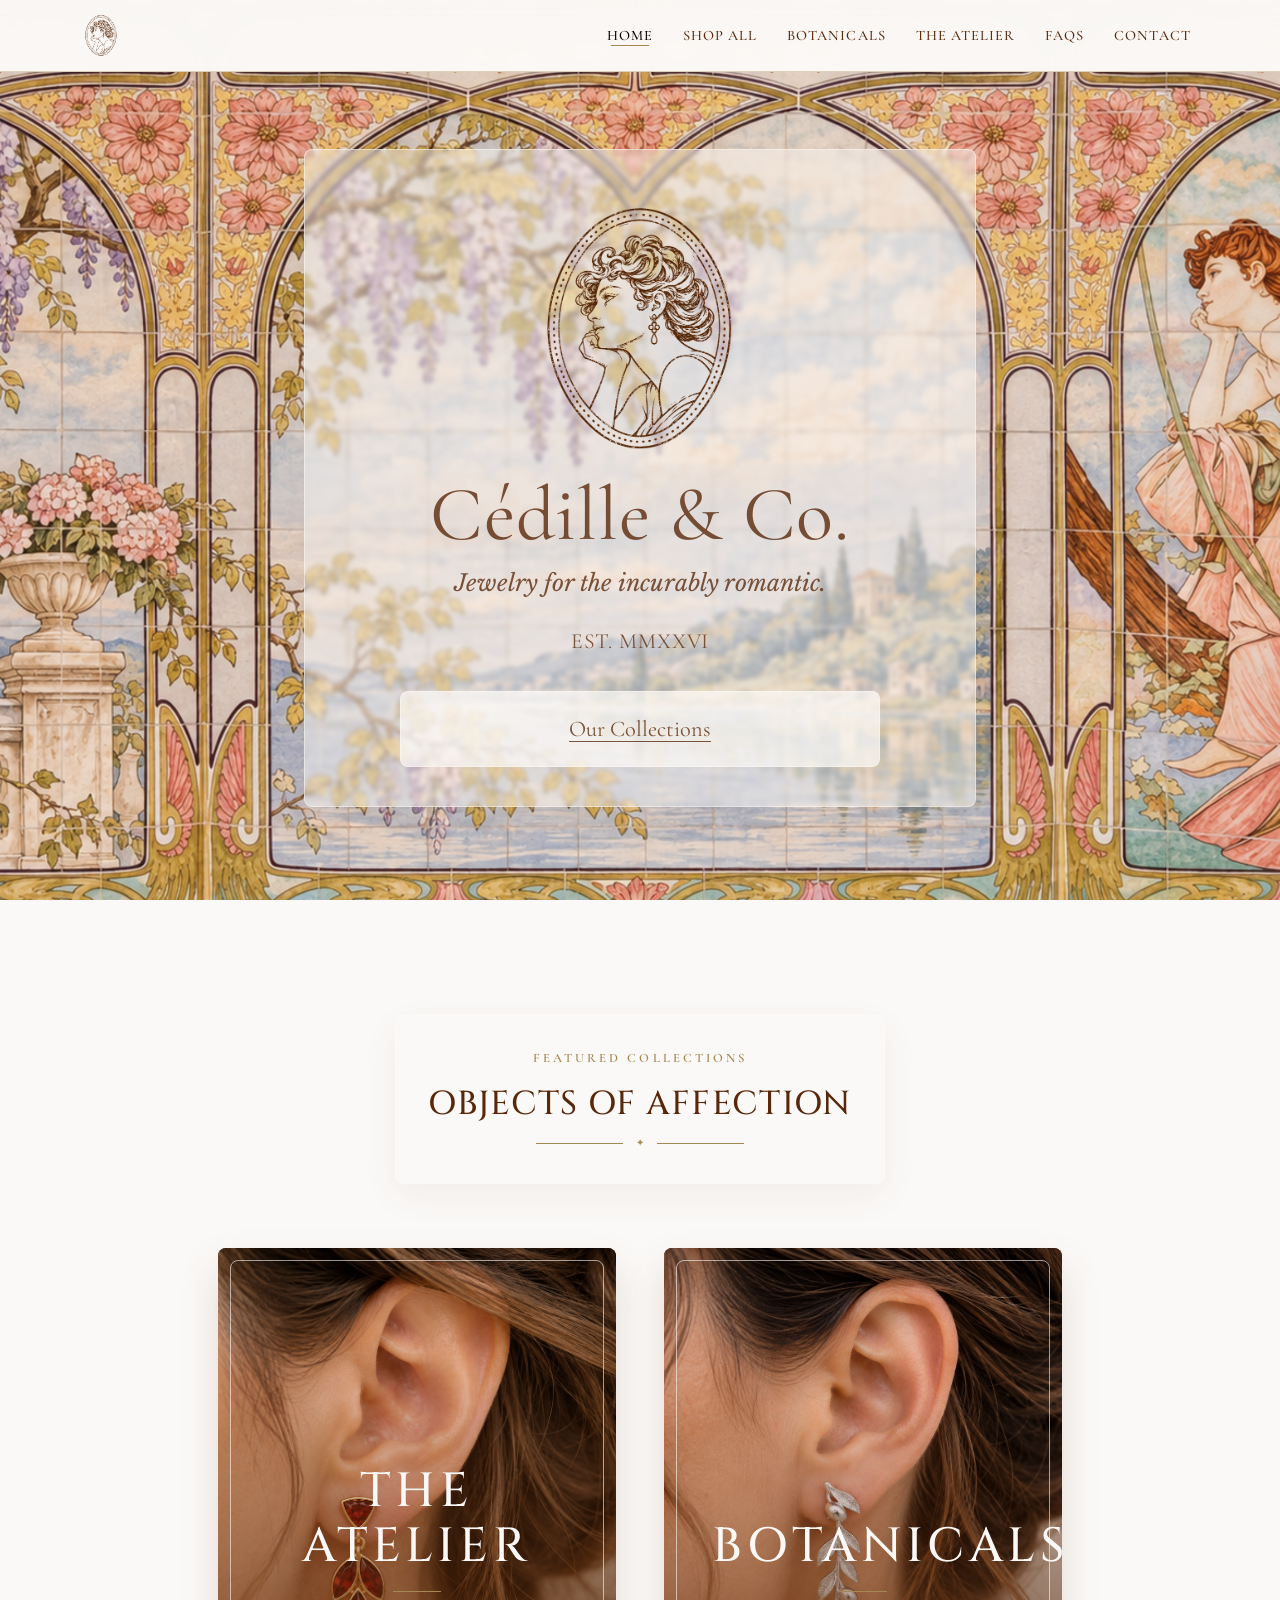
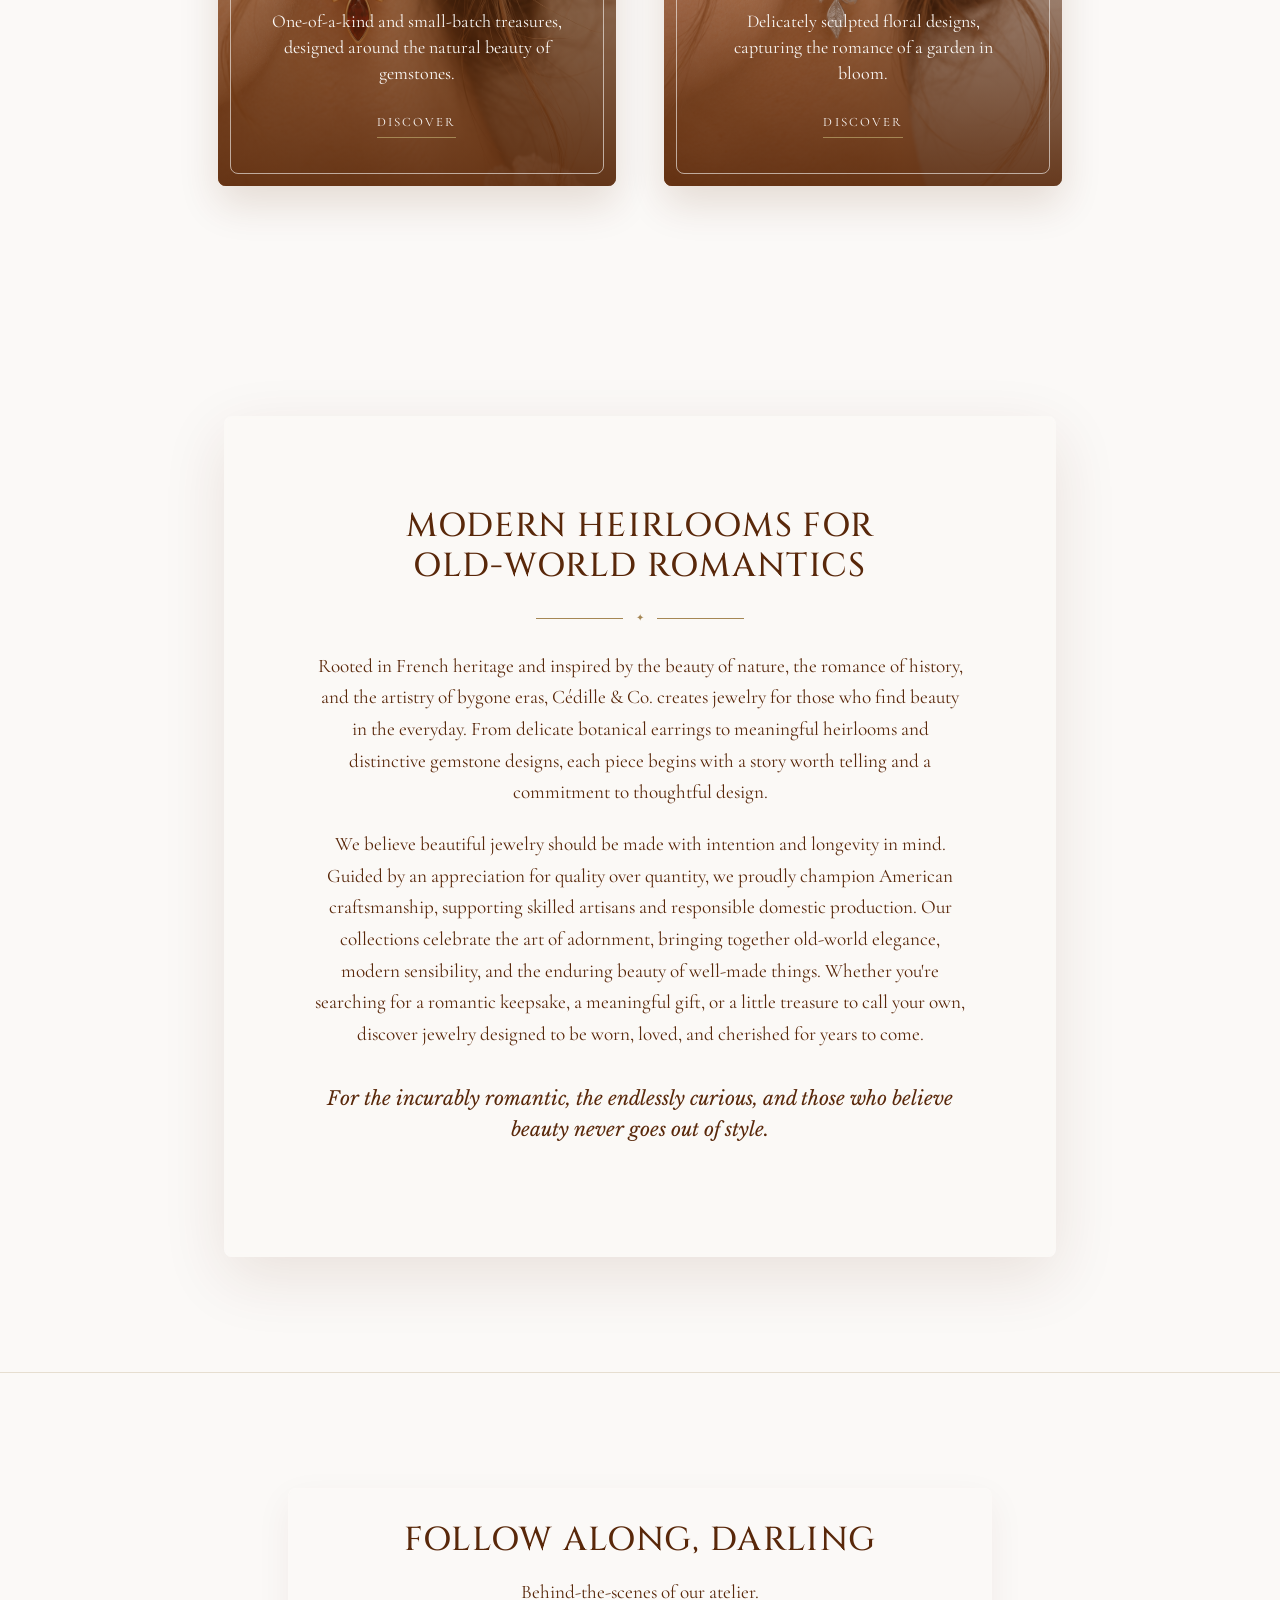
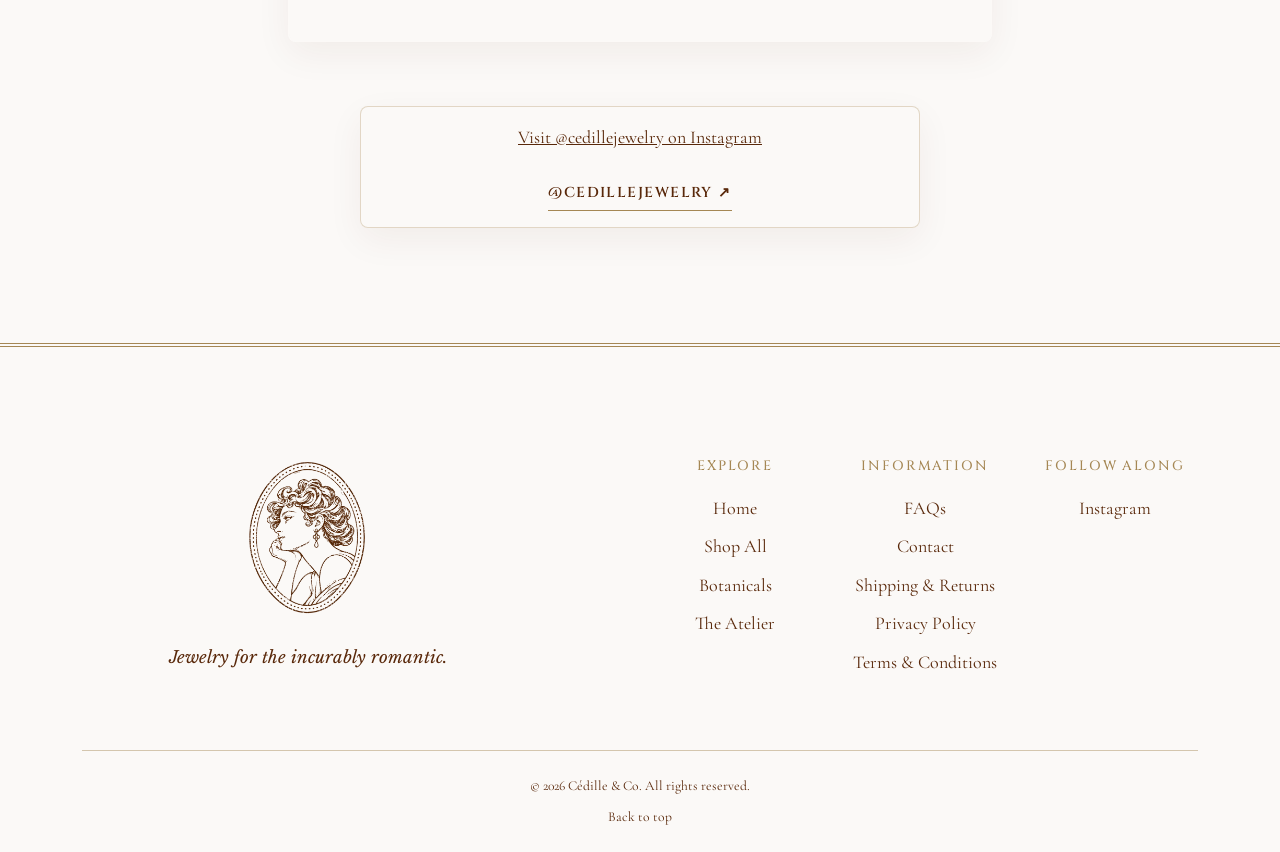
==== index.html @ 7e9e091c "Initalized index.html" ====
<!doctype html>
<html lang="en">
<head>
  <meta charset="utf-8">
  <meta name="viewport" content="width=device-width, initial-scale=1">
  <meta name="description" content="Cédille &amp; Co. creates romantic jewelry inspired by nature, history, and stories past.">
  <meta name="theme-color" content="#59280A">
  <title>Cédille &amp; Co. | Jewelry for the incurably romantic</title>
  <link rel="icon" type="image/png" href="assets/Cedille%20and%20Co%20Favicon.png">
  <link rel="preconnect" href="https://fonts.googleapis.com">
  <link rel="preconnect" href="https://fonts.gstatic.com" crossorigin>
  <link href="https://fonts.googleapis.com/css2?family=Cinzel:wght@400;500;600&amp;family=Cormorant+Garamond:ital,wght@0,400;0,500;0,600;1,400&amp;family=Libre+Baskerville:ital,wght@0,400;1,400&amp;display=swap" rel="stylesheet">
  <link href="https://cdn.jsdelivr.net/npm/bootstrap@5.3.3/dist/css/bootstrap.min.css" rel="stylesheet" integrity="sha384-QWTKZyjpPEjISv5WaRU9OFeRpok6YctnYmDr5pNlyT2bRjXh0JMhjY6hW+ALEwIH" crossorigin="anonymous">
  <link rel="stylesheet" href="css/style.css">
</head>
<body>
  <a class="skip-link" href="#main-content">Skip to main content</a>
  <header class="site-header">
    <nav class="navbar navbar-expand-lg" aria-label="Primary navigation">
      <div class="container-xl">
        <a class="navbar-brand" href="#top" aria-label="Cédille and Co. home">
          <span class="navbar-logo-crop" aria-hidden="true">
            <img src="assets/Cedille%20and%20Co%20Primary%20Web%20logo.png" alt="" width="1080" height="1350">
          </span>
        </a>
        <button class="navbar-toggler" type="button" data-bs-toggle="collapse" data-bs-target="#primaryNav" aria-controls="primaryNav" aria-expanded="false" aria-label="Toggle navigation"><span class="navbar-toggler-icon"></span></button>
        <div class="collapse navbar-collapse" id="primaryNav">
          <ul class="navbar-nav ms-auto align-items-lg-center">
            <li class="nav-item"><a class="nav-link active" aria-current="page" href="#top">Home</a></li>
            <li class="nav-item"><a class="nav-link placeholder-link" href="#">Shop All</a></li>
            <li class="nav-item"><a class="nav-link placeholder-link" href="#">Botanicals</a></li>
            <li class="nav-item"><a class="nav-link placeholder-link" href="#">The Atelier</a></li>
            <li class="nav-item"><a class="nav-link placeholder-link" href="#">FAQs</a></li>
            <li class="nav-item"><a class="nav-link placeholder-link" href="#">Contact</a></li>
          </ul>
        </div>
      </div>
    </nav>
  </header>

  <main id="main-content">
    <section class="hero" id="top" aria-labelledby="hero-title">
      <div class="hero-content">
        <div class="hero-emblem" aria-hidden="true">
          <img class="hero-figure" src="assets/Cedille%20and%20Co%20Primary%20Web%20logo.png" alt="" width="1080" height="1350">
        </div>
        <h1 id="hero-title">Cédille &amp; Co.</h1>
        <p class="hero-tagline">Jewelry for the incurably romantic.</p>
        <p class="hero-established">Est. MMXXVI</p>
        <a class="hero-cta" href="#collections">Our Collections</a>
      </div>
    </section>

    <section class="collections-section section-shell" id="collections" aria-labelledby="collections-title">
      <div class="container-xl">
        <div class="section-heading text-center">
          <p class="eyebrow">Featured Collections</p>
          <h2 id="collections-title">Objects of Affection</h2>
          <div class="ornament" aria-hidden="true"><span>✦</span></div>
        </div>
        <div class="row g-4 g-xl-5 collection-grid">
          <div class="col-lg-6">
            <article class="collection-card" tabindex="0" aria-labelledby="atelier-title">
              <img src="assets/Garnet%20Leaf%20Earring%20Close-Up.png" alt="Close-up of a garnet leaf earring" width="1312" height="1199">
              <div class="collection-overlay">
                <h3 id="atelier-title">The Atelier</h3>
                <span class="gold-rule" aria-hidden="true"></span>
                <p>One-of-a-kind and small-batch treasures, designed around the natural beauty of gemstones.</p>
                <span class="future-link">Discover</span>
              </div>
            </article>
          </div>
          <div class="col-lg-6">
            <article class="collection-card" tabindex="0" aria-labelledby="botanicals-title">
              <img src="assets/Olea%20homepage%20photo.png" alt="Olea botanical jewelry design" width="1199" height="1312" loading="lazy">
              <div class="collection-overlay">
                <h3 id="botanicals-title">Botanicals</h3>
                <span class="gold-rule" aria-hidden="true"></span>
                <p>Delicately sculpted floral designs, capturing the romance of a garden in bloom.</p>
                <span class="future-link">Discover</span>
              </div>
            </article>
          </div>
        </div>
      </div>
    </section>

    <section class="story-section section-shell" aria-labelledby="story-title">
      <div class="story-panel">
        <h2 id="story-title">Modern Heirlooms for Old-World Romantics</h2>
        <div class="ornament" aria-hidden="true"><span>✦</span></div>
        <p>Rooted in French heritage and inspired by the beauty of nature, the romance of history, and the artistry of bygone eras, Cédille & Co. creates jewelry for those who find beauty in the everyday. From delicate botanical earrings to meaningful heirlooms and distinctive gemstone designs, each piece begins with a story worth telling and a commitment to thoughtful design.</p>
        <p>We believe beautiful jewelry should be made with intention and longevity in mind. Guided by an appreciation for quality over quantity, we proudly champion American craftsmanship, supporting skilled artisans and responsible domestic production. Our collections celebrate the art of adornment, bringing together old-world elegance, modern sensibility, and the enduring beauty of well-made things. Whether you're searching for a romantic keepsake, a meaningful gift, or a little treasure to call your own, discover jewelry designed to be worn, loved, and cherished for years to come.</p>
        <p class="story-close">For the incurably romantic, the endlessly curious, and those who believe beauty never goes out of style.

</p>
      </div>
    </section>

    <section class="instagram-section section-shell" aria-labelledby="instagram-title">
      <div class="container">
        <div class="section-heading text-center">
          <h2 id="instagram-title">Follow Along, Darling</h2>
          <p>Behind-the-scenes of our atelier.</p>
        </div>
        <div class="instagram-frame">
          <blockquote class="instagram-media" data-instgrm-permalink="https://www.instagram.com/cedillejewelry/" data-instgrm-version="14"><a href="https://www.instagram.com/cedillejewelry/" target="_blank" rel="noopener noreferrer">Visit @cedillejewelry on Instagram</a></blockquote>
          <a class="instagram-fallback" href="https://www.instagram.com/cedillejewelry/" target="_blank" rel="noopener noreferrer">@cedillejewelry <span aria-hidden="true">↗</span></a>
        </div>
      </div>
    </section>
  </main>

  <footer class="site-footer">
    <div class="container-xl">
      <div class="row gy-5 align-items-start">
        <div class="col-lg-5 footer-brand">
          <img src="assets/Cedille%20and%20Co%20Primary%20Web%20logo.png" alt="Cédille and Co." width="1080" height="1350" loading="lazy">
          <p>Jewelry for the incurably romantic.</p>
        </div>
        <div class="col-6 col-lg-2 offset-lg-1"><h2>Explore</h2><ul><li><a href="#top">Home</a></li><li><a class="placeholder-link" href="#">Shop All</a></li><li><a class="placeholder-link" href="#">Botanicals</a></li><li><a class="placeholder-link" href="#">The Atelier</a></li></ul></div>
        <div class="col-6 col-lg-2"><h2>Information</h2><ul><li><a class="placeholder-link" href="#">FAQs</a></li><li><a class="placeholder-link" href="#">Contact</a></li><li><a class="placeholder-link" href="#">Shipping &amp; Returns</a></li><li><a class="placeholder-link" href="#">Privacy Policy</a></li><li><a class="placeholder-link" href="#">Terms &amp; Conditions</a></li></ul></div>
        <div class="col-12 col-lg-2"><h2>Follow Along</h2><ul><li><a href="https://www.instagram.com/cedillejewelry/" target="_blank" rel="noopener noreferrer">Instagram</a></li></ul></div>
      </div>
      <div class="footer-bottom"><p>&copy; 2026 Cédille &amp; Co. All rights reserved.</p><a href="#top">Back to top</a></div>
    </div>
  </footer>
  <script src="https://cdn.jsdelivr.net/npm/bootstrap@5.3.3/dist/js/bootstrap.bundle.min.js" integrity="sha384-YvpcrYf0tY3lHB60NNkmXc5s9fDVZLESaAA55NDzOxhy9GkcIdslK1eN7N6jIeHz" crossorigin="anonymous"></script>
  <script async src="https://www.instagram.com/embed.js"></script>
  <script src="js/main.js"></script>
</body>
</html>
---- css/style.css ----
:root { --espresso:#59280A; --ivory:#FBF9F7; --gold:#A58754; --espresso-rgb:89,40,10; --ivory-rgb:251,249,247; --heading:"Cinzel",Georgia,serif; --body:"Cormorant Garamond",Georgia,serif; --secondary:"Libre Baskerville",Georgia,serif; }
* { box-sizing:border-box; }
html { scroll-behavior:smooth; }
body { margin:0; color:var(--espresso); background:var(--ivory) url("../assets/Cedille and Co Web Banner Art Nouveau (1).png") center top/cover fixed no-repeat; font:1.125rem/1.65 var(--body); overflow-x:hidden; }
img { display:block; max-width:100%; }
a { color:inherit; }
.skip-link { position:fixed; top:.5rem; left:.5rem; z-index:1100; padding:.65rem 1rem; color:var(--ivory); background:var(--espresso); transform:translateY(-150%); }
.skip-link:focus { transform:translateY(0); }
:focus-visible { outline:3px solid var(--gold); outline-offset:4px; }
.site-header { position:fixed; inset:0 0 auto; z-index:1030; }
.navbar { min-height:4.5rem; padding:.3rem 0; background:rgba(var(--ivory-rgb),.98); border-bottom:1px solid rgba(165,135,84,.35); box-shadow:0 4px 24px rgba(var(--espresso-rgb),.045); backdrop-filter:blur(12px); }
.navbar-brand { display:block; padding:0; }
.navbar-logo-crop { position:relative; display:block; width:2.4rem; height:3.45rem; overflow:hidden; }
.navbar-logo-crop img { width:100%; height:100%; object-fit:contain; }
.navbar-nav { gap:clamp(.25rem,1.2vw,1.1rem); }
.nav-link { position:relative; padding:.55rem .45rem!important; color:var(--espresso); font:500 .9rem/1.2 var(--body); letter-spacing:.075em; text-transform:uppercase; }
.nav-link::after { content:""; position:absolute; right:.7rem; bottom:.45rem; left:.7rem; height:1px; background:var(--gold); transform:scaleX(0); transition:transform .3s ease; }
.nav-link:hover,.nav-link:focus,.nav-link.active { color:var(--espresso); }
.nav-link:hover::after,.nav-link:focus::after,.nav-link.active::after { transform:scaleX(1); }
.navbar-toggler { border-color:rgba(89,40,10,.25); border-radius:8px; }
.hero { position:relative; display:grid; min-height:100svh; padding:5.5rem 1.25rem 2rem; overflow:hidden; background:transparent; place-items:center; }
.hero-content { position:relative; z-index:1; display:flex; width:min(42rem,100%); align-items:center; flex-direction:column; padding:clamp(1.5rem,3vw,2.5rem) clamp(1rem,4vw,3.25rem); text-align:center; background:rgba(var(--ivory-rgb),.46); border:1px solid rgba(251,249,247,.48); border-radius:8px; box-shadow:0 16px 50px rgba(var(--espresso-rgb),.06); backdrop-filter:blur(2px); }
.hero-emblem { position:relative; width:clamp(8.5rem,17.5vw,17.5rem); aspect-ratio:4/5; overflow:hidden; }
.hero-figure { width:100%; height:100%; object-fit:contain; pointer-events:none; }
.eyebrow { margin:0 0 1rem; color:var(--gold); font-size:.8rem; font-weight:600; letter-spacing:.24em; text-transform:uppercase; }
.hero h1 { margin:.5rem 0 0; color:rgba(var(--espresso-rgb),.8); font:400 clamp(3rem,6vw,5.4rem)/.98 var(--body); letter-spacing:.01em; }
.ornament { display:flex; align-items:center; gap:.8rem; width:min(13rem,55%); margin:1.5rem auto; color:var(--gold); }
.ornament::before,.ornament::after { content:""; height:1px; flex:1; background:var(--gold); }
.ornament span { font-size:.6rem; }
.hero-tagline { margin:1.1rem 0 0; color:rgba(var(--espresso-rgb),.78); font:italic clamp(.9rem,1.8vw,1.5rem)/1.3 var(--secondary); white-space:nowrap; }
.hero-established { margin:clamp(1.5rem,2.5vw,2.4rem) 0 0; color:rgba(var(--espresso-rgb),.75); font:400 clamp(1rem,1.8vw,1.35rem)/1 var(--body); letter-spacing:.04em; text-transform:uppercase; }
.hero-cta { display:grid; width:min(30rem,78vw); min-height:4.75rem; margin-top:clamp(1.75rem,3vw,2.75rem); padding:1rem 2rem; color:rgba(var(--espresso-rgb),.78); background:rgba(var(--ivory-rgb),.72); border:1px solid rgba(251,249,247,.48); border-radius:8px; font:400 clamp(1.1rem,1.8vw,1.4rem)/1.2 var(--body); text-decoration:underline; text-decoration-thickness:1px; text-underline-offset:.22em; place-items:center; transition:background-color .25s ease,color .25s ease; }
.hero-cta:hover,.hero-cta:focus { color:var(--espresso); background:rgba(var(--ivory-rgb),.94); }
.section-shell { padding:clamp(5rem,9vw,8.5rem) 0; }
.collections-section { background:transparent; }
.instagram-section { background:transparent; }
.section-heading { max-width:44rem; margin:0 auto clamp(2.8rem,5vw,4.5rem); padding:clamp(1.25rem,3vw,2rem); background:rgba(var(--ivory-rgb),.72); border:1px solid rgba(251,249,247,.5); border-radius:8px; box-shadow:0 12px 36px rgba(var(--espresso-rgb),.06); backdrop-filter:blur(2px); }
.section-heading h2,.story-panel h2 { margin:0; font:500 clamp(2rem,4vw,3.4rem)/1.2 var(--heading); letter-spacing:.06em; text-transform:uppercase; }
.section-heading>p:last-child { margin:1rem auto 0; font-size:1.2rem; }
.collections-section .section-heading { width:fit-content; max-width:calc(100% - 2rem); padding-inline:clamp(1rem,3vw,2rem); }
.collections-section #collections-title { font-size:clamp(1.3rem,2.6vw,2.35rem); letter-spacing:.04em; white-space:nowrap; }
.collections-section .section-heading .ornament { margin-top:.65rem; margin-bottom:0; }
#story-title { max-width:34rem; margin-inline:auto; font-size:clamp(1.3rem,2.6vw,2.35rem); letter-spacing:.04em; text-wrap:balance; }
.instagram-section h2 { font-size:clamp(1.3rem,2.6vw,2.35rem); letter-spacing:.04em; }
.collection-grid { width:80%; margin-inline:auto; }
.collection-card { position:relative; height:33.6rem; overflow:hidden; background:var(--espresso); border-radius:8px; box-shadow:0 18px 40px rgba(var(--espresso-rgb),.14); }
.collection-card::after { content:""; position:absolute; inset:12px; z-index:2; border:1px solid rgba(251,249,247,.6); border-radius:8px; pointer-events:none; transition:.4s ease; }
.collection-card img { width:100%; height:100%; object-fit:cover; transition:transform .8s cubic-bezier(.2,.7,.2,1); }
.collection-card:first-child img { object-position:center 38%; }
.collection-overlay { position:absolute; inset:auto 0 0; z-index:1; padding:7rem clamp(1.5rem,4vw,3rem) clamp(2rem,4vw,3rem); color:var(--ivory); text-align:center; background:linear-gradient(transparent,rgba(var(--espresso-rgb),.88)); }
.collection-kicker { margin-bottom:.4rem; font-size:.78rem; font-weight:600; letter-spacing:.2em; text-transform:uppercase; }
.collection-overlay h3 { margin:0; font:500 clamp(2rem,4vw,3rem)/1.15 var(--heading); letter-spacing:.1em; text-transform:uppercase; }
.gold-rule { display:block; width:3rem; height:1px; margin:1rem auto; background:var(--gold); transition:width .4s ease; }
.collection-overlay p:not(.collection-kicker) { max-width:31rem; margin:0 auto 1.25rem; line-height:1.45; }
.future-link { display:inline-block; padding-bottom:.25rem; border-bottom:1px solid var(--gold); font-size:.8rem; letter-spacing:.16em; text-transform:uppercase; }
.collection-card:hover img,.collection-card:focus img { transform:scale(1.035); }
.collection-card:hover::after,.collection-card:focus::after { inset:16px; border-color:var(--gold); }
.collection-card:hover .gold-rule,.collection-card:focus .gold-rule { width:5rem; }
.story-section { padding-inline:1.25rem; }
.story-panel { width:min(52rem,100%); margin:0 auto; padding:clamp(3.5rem,7vw,6rem) clamp(1.75rem,7vw,6.5rem); text-align:center; background:rgba(var(--ivory-rgb),.78); border:1px solid rgba(251,249,247,.5); border-radius:8px; box-shadow:0 20px 65px rgba(var(--espresso-rgb),.11); backdrop-filter:blur(2px); }
.story-panel>p:not(.eyebrow) { margin:0 auto 1.25rem; font-size:1.2rem; }
.story-panel .story-close { margin-top:2rem!important; font-family:var(--secondary); font-style:italic; }
.instagram-section { border-top:1px solid rgba(165,135,84,.24); }
.instagram-frame { width:min(35rem,100%); margin:0 auto; padding:1rem; overflow:hidden; text-align:center; background:rgba(var(--ivory-rgb),.72); border:1px solid rgba(165,135,84,.3); border-radius:8px; box-shadow:0 12px 36px rgba(var(--espresso-rgb),.06); }
.instagram-media { min-width:0!important; width:100%!important; max-width:100%!important; margin:0 auto!important; border-radius:8px!important; overflow:hidden; }
.instagram-fallback { display:inline-block; margin-top:1.5rem; padding:.6rem 0; border-bottom:1px solid var(--gold); font:600 .9rem/1 var(--heading); letter-spacing:.1em; text-decoration:none; text-transform:uppercase; }
.site-footer { padding:clamp(4.5rem,8vw,7rem) 0 1.5rem; color:var(--espresso); text-align:center; background:var(--ivory); border-top:4px double var(--gold); }
.footer-brand img { width:9.5rem; max-height:11rem; margin:0 auto 1.2rem; object-fit:contain; object-position:center; }
.footer-brand p { font:italic 1.05rem/1.5 var(--secondary); }
.site-footer h2 { margin:.5rem 0 1.25rem; color:var(--gold); font:500 .85rem/1.2 var(--heading); letter-spacing:.14em; text-transform:uppercase; }
.site-footer ul { margin:0; padding:0; list-style:none; }
.site-footer li { margin-bottom:.55rem; }
.site-footer a { color:var(--espresso); text-decoration-color:transparent; text-underline-offset:.25rem; transition:.25s ease; }
.site-footer a:hover,.site-footer a:focus { color:var(--gold); text-decoration-color:var(--gold); }
.site-footer .row>div { text-align:center; }
.footer-bottom { display:flex; align-items:center; justify-content:center; flex-direction:column; gap:.5rem; margin-top:4rem; padding:1.5rem 0 0; border-top:1px solid rgba(165,135,84,.45); font-size:.85rem; text-align:center; }
.footer-bottom p { margin:0; }
@media (max-width:991.98px) { .navbar-collapse{padding:.7rem 0 .35rem;border-top:1px solid rgba(165,135,84,.35);margin-top:.4rem}.nav-link{padding-block:.65rem!important}.hero{padding-top:5.25rem}.collection-card{height:28.8rem} }
@media (max-width:767.98px) { body{background-attachment:scroll;background-size:auto 100svh;background-position:center top}.hero{min-height:47rem;padding:5.25rem 1rem 1.75rem}.hero-content{width:min(31rem,94vw);padding:1.4rem 1rem 1.75rem;backdrop-filter:none}.hero-emblem{width:clamp(7.5rem,34vw,11rem)}.hero h1{font-size:clamp(2.9rem,14vw,4.5rem)}.hero-tagline{max-width:28rem}.hero-cta{width:min(27rem,82vw);min-height:4.35rem;margin-top:1.75rem}.collection-grid{width:80%}.collection-card{height:25.6rem}.collection-overlay{padding:5rem 1.25rem 1.5rem}.footer-bottom{align-items:center;flex-direction:column} }
@media (max-width:399px) { .hero h1{font-size:2.15rem}.collection-overlay p:not(.collection-kicker){font-size:1rem} }
@media (prefers-reduced-motion:reduce) { html{scroll-behavior:auto}*,*::before,*::after{scroll-behavior:auto!important;transition-duration:.01ms!important;animation-duration:.01ms!important;animation-iteration-count:1!important} }
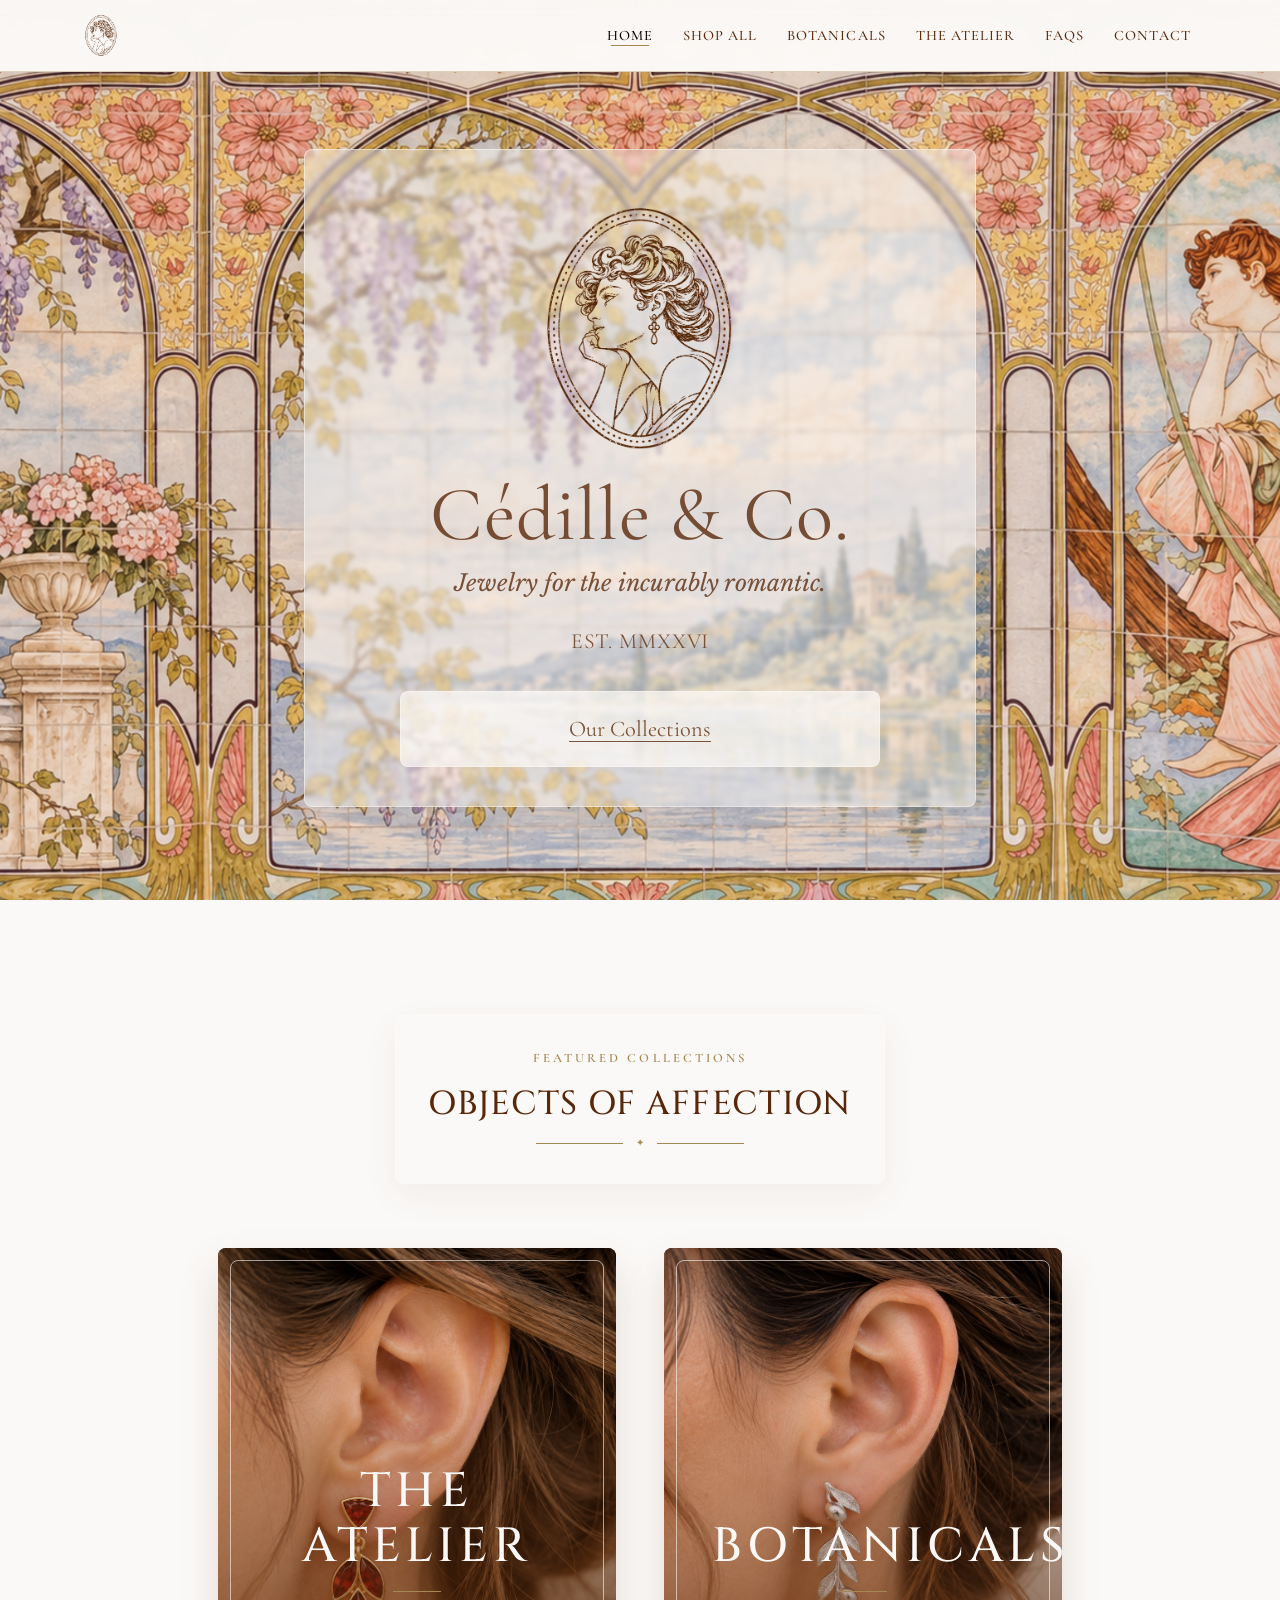
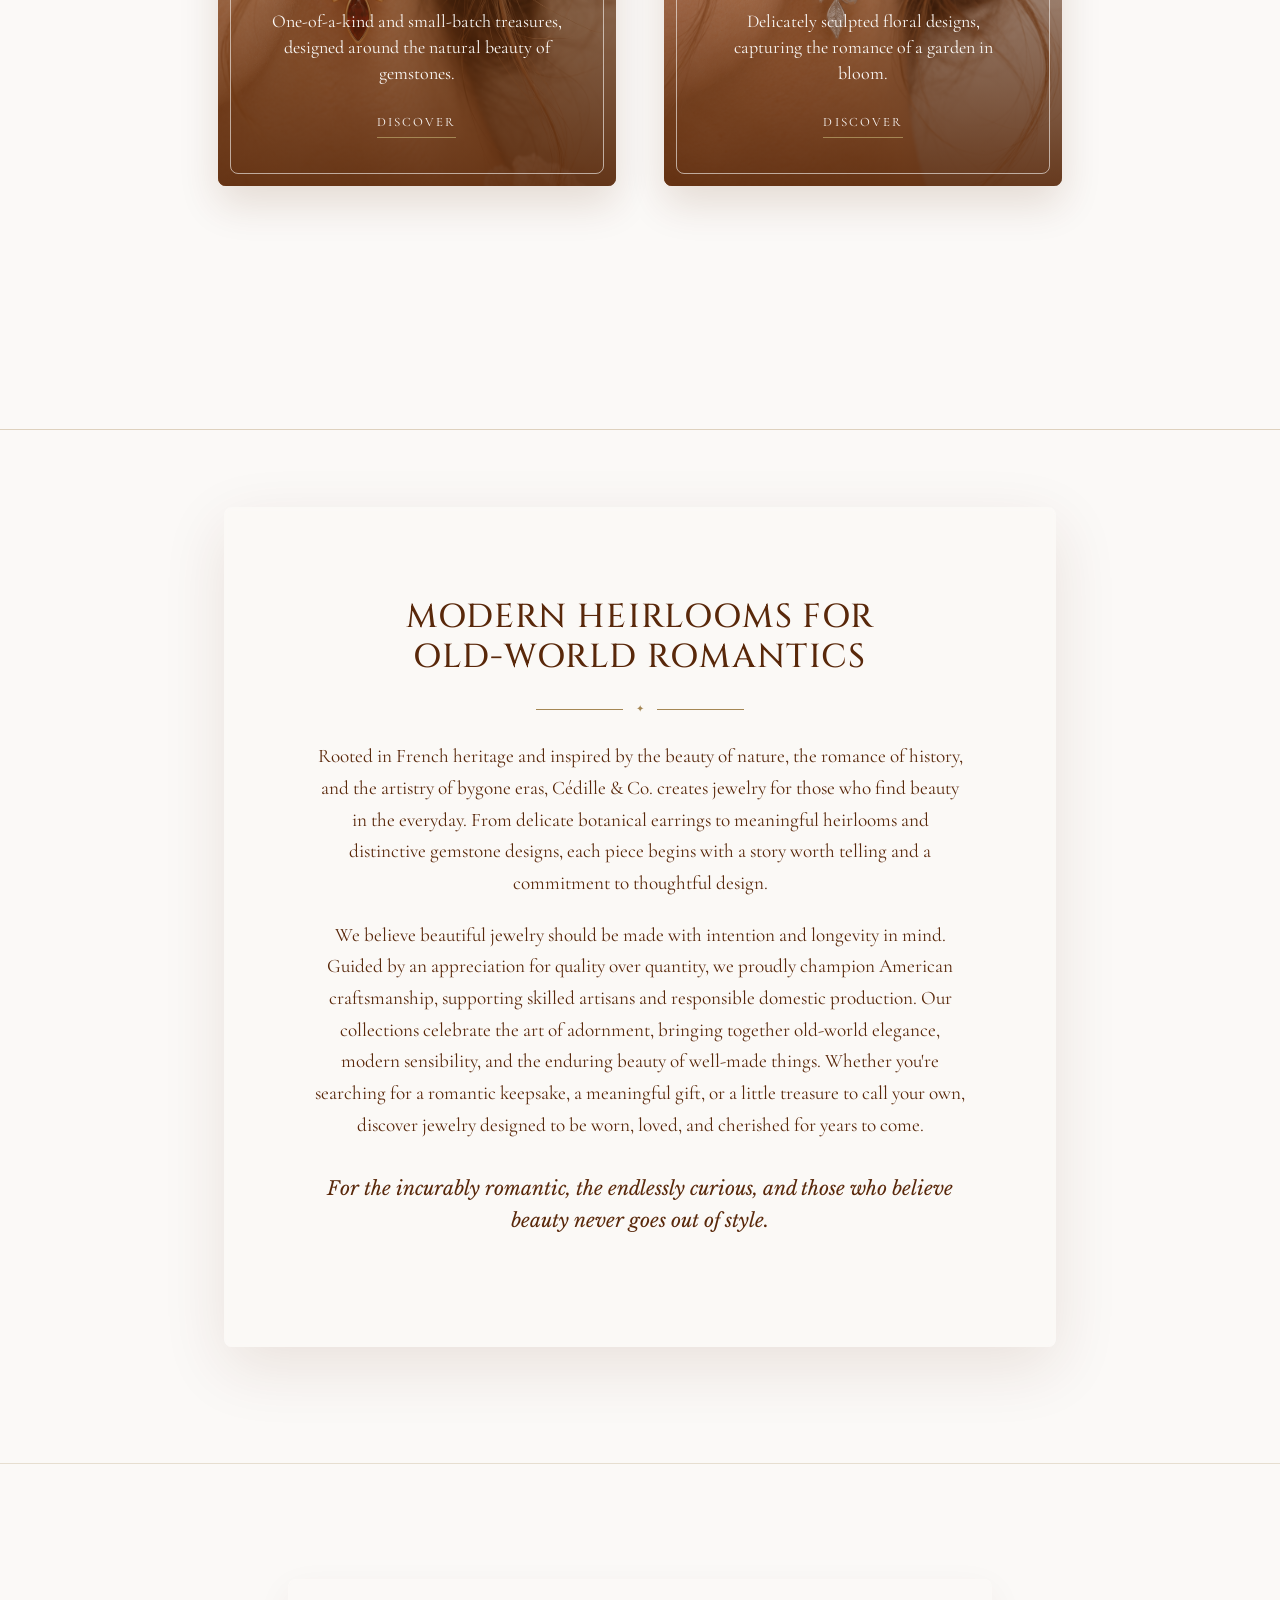
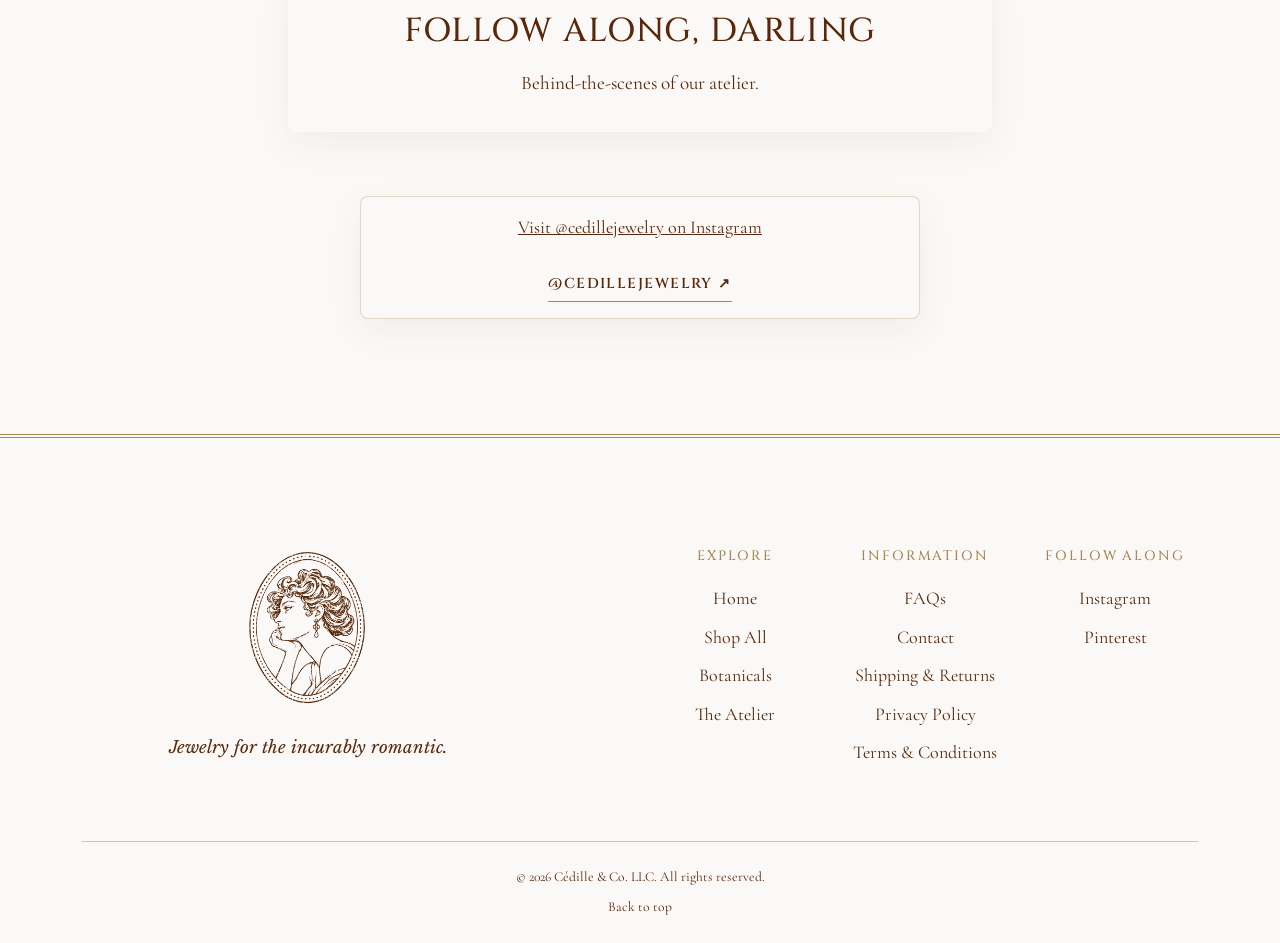
==== commit 194a8b47: "initialized legal.html and faqs.html" ====
--- a/index.html
+++ b/index.html
@@ -30,7 +30,7 @@
             <li class="nav-item"><a class="nav-link placeholder-link" href="#">Shop All</a></li>
             <li class="nav-item"><a class="nav-link placeholder-link" href="#">Botanicals</a></li>
             <li class="nav-item"><a class="nav-link placeholder-link" href="#">The Atelier</a></li>
-            <li class="nav-item"><a class="nav-link placeholder-link" href="#">FAQs</a></li>
+            <li class="nav-item"><a class="nav-link" href="faqs.html">FAQs</a></li>
             <li class="nav-item"><a class="nav-link placeholder-link" href="#">Contact</a></li>
           </ul>
         </div>
@@ -119,10 +119,10 @@
           <p>Jewelry for the incurably romantic.</p>
         </div>
         <div class="col-6 col-lg-2 offset-lg-1"><h2>Explore</h2><ul><li><a href="#top">Home</a></li><li><a class="placeholder-link" href="#">Shop All</a></li><li><a class="placeholder-link" href="#">Botanicals</a></li><li><a class="placeholder-link" href="#">The Atelier</a></li></ul></div>
-        <div class="col-6 col-lg-2"><h2>Information</h2><ul><li><a class="placeholder-link" href="#">FAQs</a></li><li><a class="placeholder-link" href="#">Contact</a></li><li><a class="placeholder-link" href="#">Shipping &amp; Returns</a></li><li><a class="placeholder-link" href="#">Privacy Policy</a></li><li><a class="placeholder-link" href="#">Terms &amp; Conditions</a></li></ul></div>
-        <div class="col-12 col-lg-2"><h2>Follow Along</h2><ul><li><a href="https://www.instagram.com/cedillejewelry/" target="_blank" rel="noopener noreferrer">Instagram</a></li></ul></div>
+        <div class="col-6 col-lg-2"><h2>Information</h2><ul><li><a href="faqs.html">FAQs</a></li><li><a class="placeholder-link" href="#">Contact</a></li><li><a class="placeholder-link" href="#">Shipping &amp; Returns</a></li><li><a href="legal.html#privacy-policy">Privacy Policy</a></li><li><a href="legal.html#terms-of-service">Terms &amp; Conditions</a></li></ul></div>
+        <div class="col-12 col-lg-2"><h2>Follow Along</h2><ul><li><a href="https://www.instagram.com/cedillejewelry/" target="_blank" rel="noopener noreferrer">Instagram</a></li><li><a href="https://www.pinterest.com/cedillejewelry/" target="_blank" rel="noopener noreferrer">Pinterest</a></li></ul></div>
       </div>
-      <div class="footer-bottom"><p>&copy; 2026 Cédille &amp; Co. All rights reserved.</p><a href="#top">Back to top</a></div>
+      <div class="footer-bottom"><p>&copy; 2026 Cédille &amp; Co. LLC. All rights reserved.</p><a href="#top">Back to top</a></div>
     </div>
   </footer>
   <script src="https://cdn.jsdelivr.net/npm/bootstrap@5.3.3/dist/js/bootstrap.bundle.min.js" integrity="sha384-YvpcrYf0tY3lHB60NNkmXc5s9fDVZLESaAA55NDzOxhy9GkcIdslK1eN7N6jIeHz" crossorigin="anonymous"></script>
--- a/css/style.css
+++ b/css/style.css
@@ -79,3 +79,78 @@
 @media (max-width:767.98px) { body{background-attachment:scroll;background-size:auto 100svh;background-position:center top}.hero{min-height:47rem;padding:5.25rem 1rem 1.75rem}.hero-content{width:min(31rem,94vw);padding:1.4rem 1rem 1.75rem;backdrop-filter:none}.hero-emblem{width:clamp(7.5rem,34vw,11rem)}.hero h1{font-size:clamp(2.9rem,14vw,4.5rem)}.hero-tagline{max-width:28rem}.hero-cta{width:min(27rem,82vw);min-height:4.35rem;margin-top:1.75rem}.collection-grid{width:80%}.collection-card{height:25.6rem}.collection-overlay{padding:5rem 1.25rem 1.5rem}.footer-bottom{align-items:center;flex-direction:column} }
 @media (max-width:399px) { .hero h1{font-size:2.15rem}.collection-overlay p:not(.collection-kicker){font-size:1rem} }
 @media (prefers-reduced-motion:reduce) { html{scroll-behavior:auto}*,*::before,*::after{scroll-behavior:auto!important;transition-duration:.01ms!important;animation-duration:.01ms!important;animation-iteration-count:1!important} }
+
+/* Legal page */
+.legal-page { min-height:100svh; background-color:var(--ivory); background-image:url("../assets/Cedille and Co Web Banner Art Nouveau (1).png"); background-position:center top; background-size:cover; background-attachment:fixed; background-repeat:no-repeat; }
+.legal-main { display:grid; position:relative; z-index:1; gap:2rem; padding-top:clamp(7.5rem,11vw,10rem); padding-bottom:clamp(4rem,9vw,8rem); }
+.legal-container { width:min(56rem,100%); min-height:12rem; margin-inline:auto; padding:clamp(1.5rem,4vw,3rem); background:rgba(var(--ivory-rgb),.82); border:1px solid rgba(251,249,247,.58); border-radius:8px; box-shadow:0 16px 48px rgba(var(--espresso-rgb),.09); backdrop-filter:blur(3px); }
+.legal-container h2 { margin:0; color:var(--espresso); font:500 clamp(1.3rem,2.6vw,2.35rem)/1.2 var(--heading); letter-spacing:.04em; text-align:center; text-transform:uppercase; }
+.legal-body { margin-top:1.5rem; }
+.legal-disclosure { min-height:0; padding:0; }
+.legal-disclosure>summary { display:flex; position:relative; align-items:center; justify-content:center; min-height:5.5rem; padding:1.5rem 4rem; cursor:pointer; list-style:none; color:var(--espresso); font:500 clamp(1.3rem,2.6vw,2.35rem)/1.2 var(--heading); letter-spacing:.04em; text-align:center; text-transform:uppercase; }
+.legal-disclosure>summary::-webkit-details-marker { display:none; }
+.legal-disclosure>summary::after { content:"+"; position:absolute; right:1.75rem; color:var(--gold); font:400 2rem/1 var(--body); transition:transform .25s ease; }
+.legal-disclosure[open]>summary::after { transform:rotate(45deg); }
+.legal-disclosure[open]>summary { border-bottom:1px solid rgba(165,135,84,.35); }
+.legal-disclosure>.legal-body { margin:0; padding:clamp(1.5rem,4vw,3rem); }
+.legal-body h3 { margin:2.25rem 0 .85rem; color:var(--espresso); font:500 clamp(1.05rem,2vw,1.35rem)/1.35 var(--heading); letter-spacing:.035em; }
+.legal-body h3:first-of-type { margin-top:1.75rem; }
+.legal-body h4 { margin:1.5rem 0 .65rem; color:var(--espresso); font:600 1.05rem/1.4 var(--body); }
+.legal-body p { margin:0 0 1rem; }
+.legal-body ul { margin:0 0 1.25rem; padding-left:1.4rem; }
+.legal-body li { margin-bottom:.45rem; }
+.legal-body a { color:var(--espresso); text-decoration-color:var(--gold); text-underline-offset:.18em; }
+.legal-body a:hover,.legal-body a:focus { color:var(--gold); }
+.faq-container { text-align:center; }
+.faq-section-title { margin:0; color:var(--espresso); font:500 clamp(1.3rem,2.6vw,2.35rem)/1.2 var(--heading); letter-spacing:.04em; text-align:center; text-transform:uppercase; }
+.faq-list:empty { display:none; }
+.faq-list { display:grid; gap:2.25rem; text-align:left; }
+.faq-intro { margin:0!important; font:italic 1.15rem/1.5 var(--secondary); text-align:center; }
+.faq-category h3 { margin:0 0 .85rem; color:var(--espresso); font:500 clamp(1.05rem,2vw,1.35rem)/1.35 var(--heading); letter-spacing:.04em; text-align:center; text-transform:uppercase; }
+.faq-questions { display:grid; gap:.75rem; }
+.faq-disclosure>summary { text-align:left; }
+.policy-list { display:grid; gap:.85rem; }
+.policy-disclosure { background:rgba(var(--ivory-rgb),.55); border:1px solid rgba(165,135,84,.3); border-radius:8px; overflow:hidden; }
+.policy-disclosure>summary { display:flex; position:relative; align-items:center; min-height:4rem; padding:1rem 3.5rem 1rem 1.25rem; cursor:pointer; list-style:none; color:var(--espresso); font:500 clamp(1rem,1.8vw,1.2rem)/1.3 var(--heading); letter-spacing:.025em; text-align:left; }
+.policy-disclosure>summary::-webkit-details-marker { display:none; }
+.policy-disclosure>summary::after { content:"+"; position:absolute; right:1.25rem; color:var(--gold); font:400 1.7rem/1 var(--body); transition:transform .25s ease; }
+.policy-disclosure[open]>summary::after { transform:rotate(45deg); }
+.policy-disclosure[open]>summary { border-bottom:1px solid rgba(165,135,84,.3); }
+.policy-body { padding:1.25rem; }
+.policy-body:empty { display:none; }
+.policy-body h4 { margin:0 0 1rem; color:var(--espresso); font:500 clamp(1.2rem,2.2vw,1.55rem)/1.3 var(--heading); letter-spacing:.035em; text-align:center; text-transform:uppercase; }
+.policy-body h5 { margin:1.75rem 0 .65rem; color:var(--espresso); font:600 1.05rem/1.4 var(--body); }
+.policy-body p { margin:0 0 1rem; }
+.policy-body ul { margin:0 0 1.25rem; padding-left:1.4rem; }
+.policy-body li { margin-bottom:.45rem; }
+.policy-body a { color:var(--espresso); text-decoration-color:var(--gold); text-underline-offset:.18em; }
+.policy-body a:hover,.policy-body a:focus { color:var(--gold); }
+@media (max-width:767.98px) { .legal-page{background-attachment:scroll;background-size:auto 100svh}.legal-main{gap:1.25rem;padding-inline:1rem}.legal-container{min-height:10rem;padding:1.5rem 1.25rem;backdrop-filter:none}.legal-disclosure{min-height:0;padding:0}.legal-disclosure>summary{min-height:5rem;padding:1.25rem 3.25rem 1.25rem 1rem}.legal-disclosure>summary::after{right:1.25rem}.legal-disclosure>.legal-body{padding:1.5rem 1.25rem}.policy-disclosure>summary{padding-left:1rem} }
+
+/* About page */
+.about-page { background:#FBF9F7; }
+.about-main { padding:clamp(8rem,10vw,10rem) clamp(1.5rem,5vw,7.5rem) clamp(5rem,9vw,8rem); }
+.collections-main { min-height:65vh; }
+.about-heading { max-width:52rem; margin:0 auto clamp(3rem,6vw,5rem); text-align:center; }
+.about-heading h1 { margin:0; color:var(--espresso); font:500 clamp(2rem,4.5vw,3.5rem)/1.1 var(--heading); letter-spacing:.06em; text-transform:uppercase; }
+.about-heading h2 { margin:1rem 0 0; color:var(--gold); font:italic 400 clamp(1.25rem,2.5vw,1.8rem)/1.4 var(--secondary); }
+.about-layout { width:min(72rem,100%); margin-inline:auto; }
+.about-portrait { flex:0 0 150px; width:150px; height:150px; max-width:150px; margin:0; overflow:hidden; border-radius:8px; }
+.about-portrait img { width:100%; height:100%; object-fit:cover; object-position:center top; }
+.about-copy { width:100%; color:var(--gold); font-size:16px; line-height:1.62; text-align:center; }
+.about-copy p { margin:0 0 clamp(2rem,3vw,3.5rem); }
+.about-opening { color:var(--gold); font-size:1.08em; }
+.about-copy .aside { white-space:nowrap; }
+.story-signoff { display:flex; align-items:center; justify-content:center; gap:1.5rem; margin-top:.5rem; }
+.about-signature { margin:0!important; text-align:left; }
+.about-signature em { font:italic 1.25em/1.5 var(--secondary); }
+.values-section { width:min(72rem,100%); margin:0 auto; }
+.story-section { margin-top:clamp(5rem,10vw,9rem); padding-top:clamp(3rem,6vw,5rem); border-top:1px solid rgba(165,135,84,.35); }
+.values-heading { margin:0 auto clamp(2.5rem,5vw,4rem); text-align:center; }
+.values-heading h2 { margin:0; color:var(--espresso); font:500 clamp(1.5rem,3vw,2.35rem)/1.2 var(--heading); letter-spacing:.05em; text-transform:uppercase; }
+.values-heading .ornament { margin-top:.8rem; margin-bottom:0; }
+.values-grid { display:grid; grid-template-columns:repeat(2,minmax(0,1fr)); gap:1.25rem; }
+.value-card { padding:clamp(1.5rem,3vw,2.25rem); background:rgba(var(--ivory-rgb),.82); border:1px solid rgba(165,135,84,.3); border-radius:8px; box-shadow:0 12px 32px rgba(var(--espresso-rgb),.05); }
+.value-card h3 { margin:0 0 .8rem; color:var(--gold); font:500 clamp(1.05rem,1.8vw,1.3rem)/1.4 var(--heading); }
+.value-card p { margin:0; color:var(--espresso); font-size:1.1rem; line-height:1.6; }
+@media (max-width:767.98px) { .about-main{padding:7rem 1rem 4.5rem}.about-layout{width:100%}.about-portrait{width:150px;height:150px;max-width:150px;margin:0}.about-copy{width:100%;margin-inline:auto;font-size:16px;line-height:1.65}.about-copy p{margin-bottom:2rem}.about-copy .aside{white-space:normal}.story-signoff{gap:1rem}.story-signoff .about-signature{margin:0!important}.values-section{margin-top:0;padding-top:0}.story-section{margin-top:4.5rem;padding-top:3rem}.values-grid{grid-template-columns:1fr}.value-card p{font-size:1.05rem} }
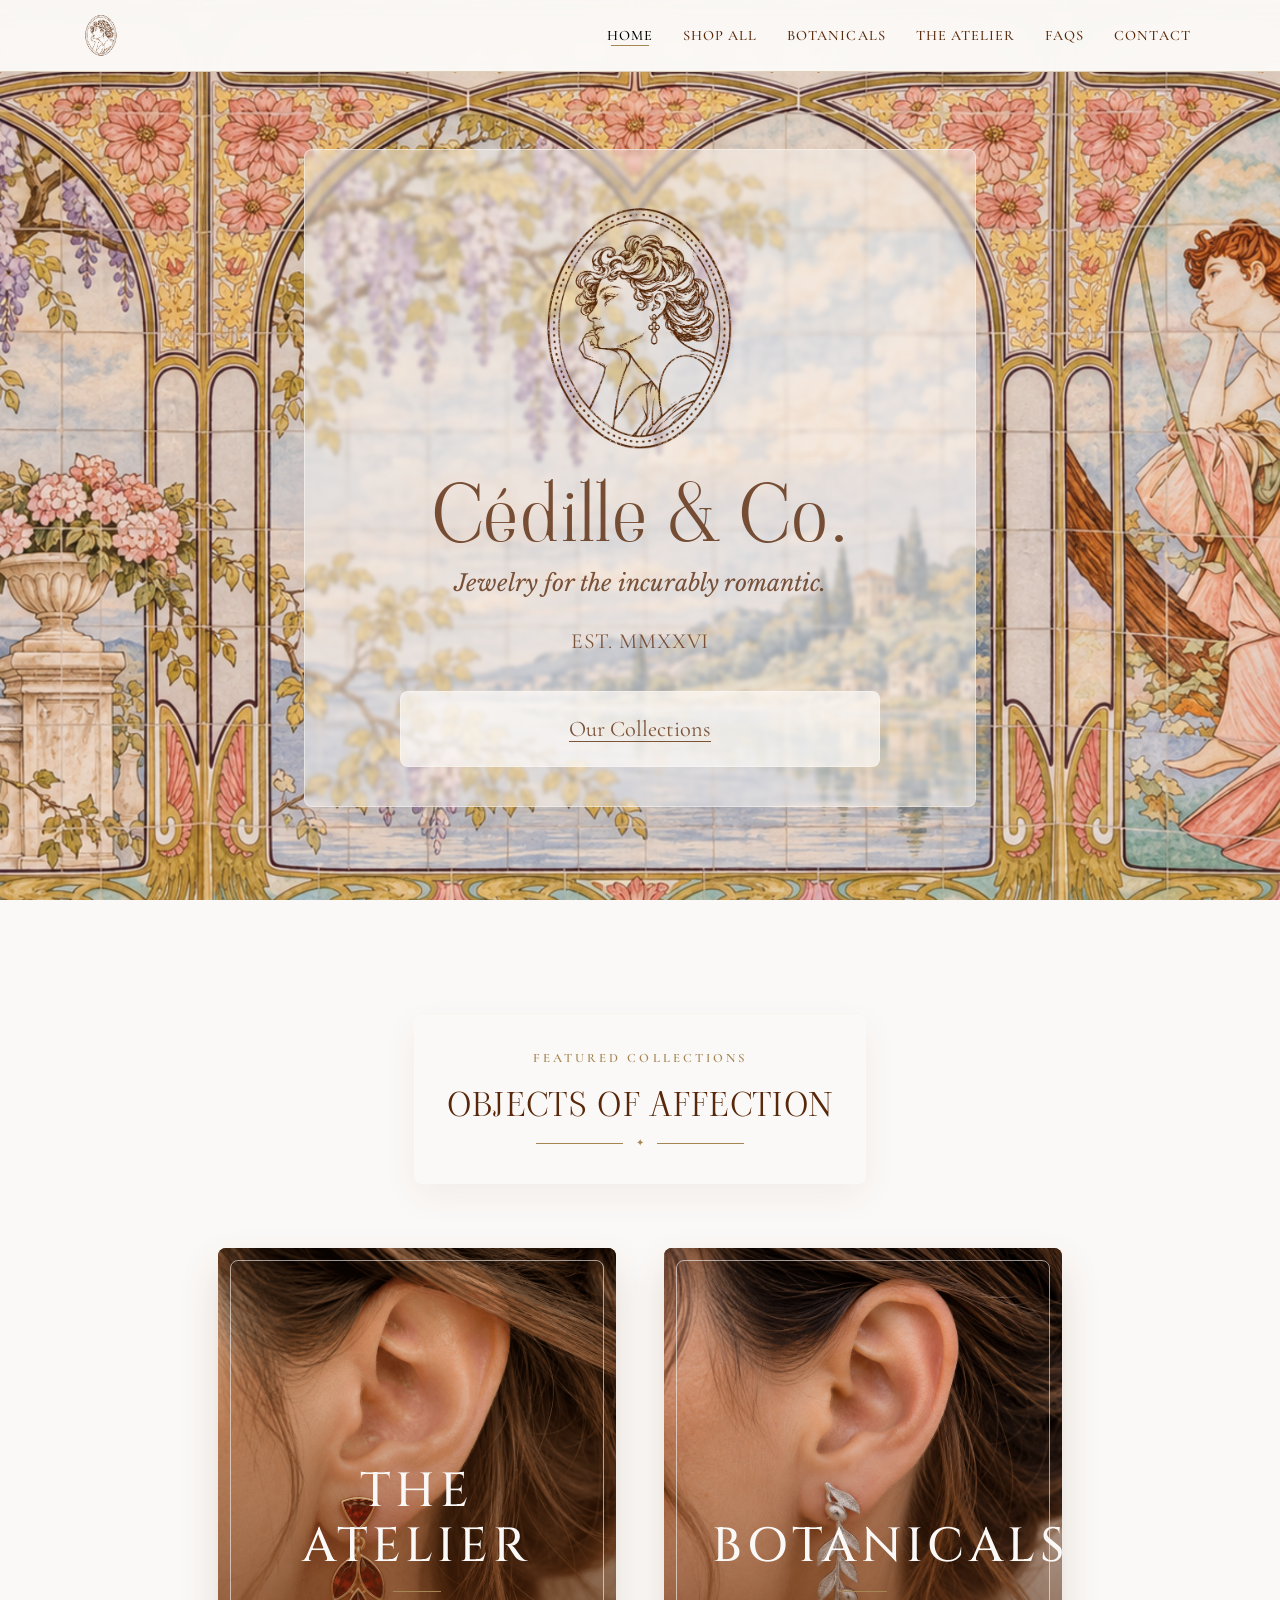
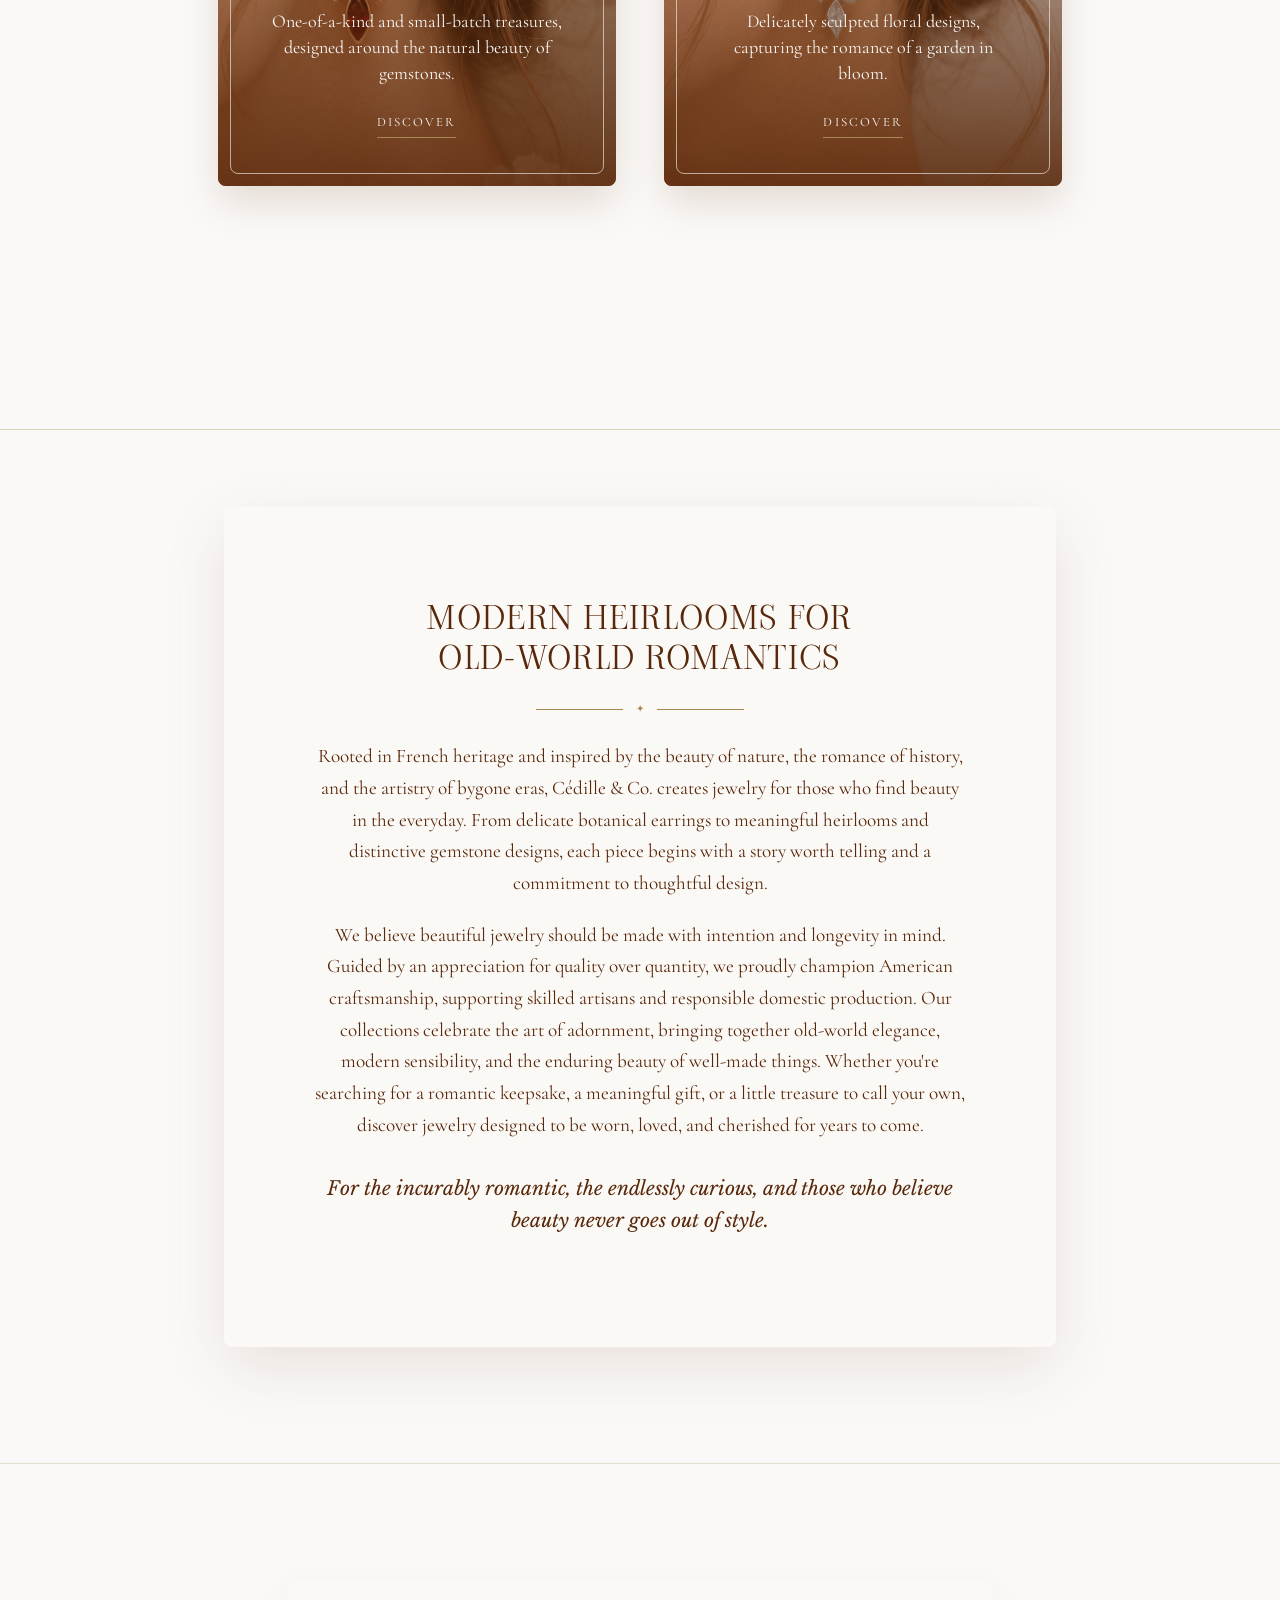
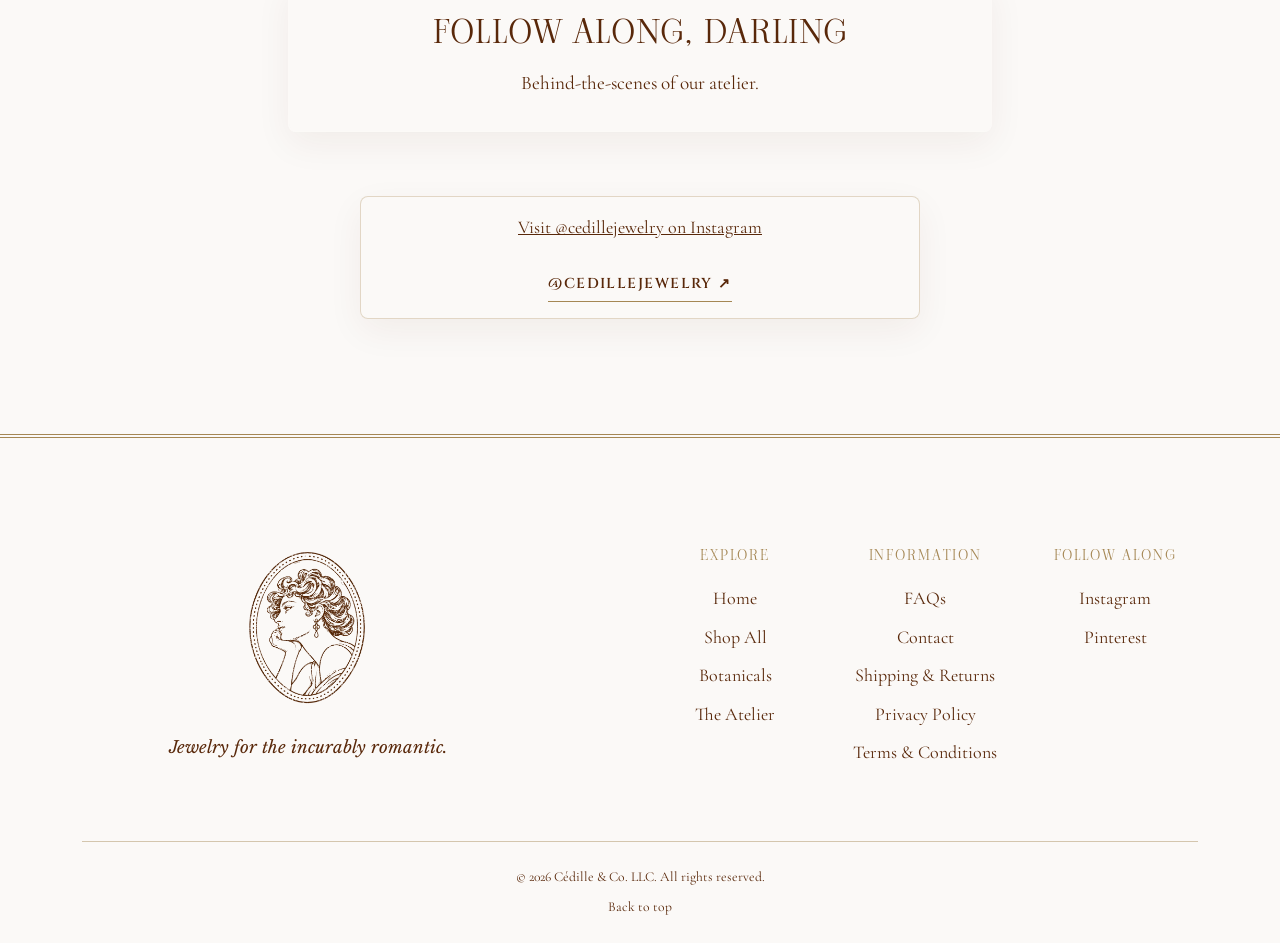
==== commit 63e6459b: "Added products and collections, contact form, thanks page" ====
--- a/index.html
+++ b/index.html
@@ -10,6 +10,7 @@
   <link rel="preconnect" href="https://fonts.googleapis.com">
   <link rel="preconnect" href="https://fonts.gstatic.com" crossorigin>
   <link href="https://fonts.googleapis.com/css2?family=Cinzel:wght@400;500;600&amp;family=Cormorant+Garamond:ital,wght@0,400;0,500;0,600;1,400&amp;family=Libre+Baskerville:ital,wght@0,400;1,400&amp;display=swap" rel="stylesheet">
+  <link href="https://fonts.googleapis.com/css2?family=Viaoda+Libre&amp;display=swap" rel="stylesheet">
   <link href="https://cdn.jsdelivr.net/npm/bootstrap@5.3.3/dist/css/bootstrap.min.css" rel="stylesheet" integrity="sha384-QWTKZyjpPEjISv5WaRU9OFeRpok6YctnYmDr5pNlyT2bRjXh0JMhjY6hW+ALEwIH" crossorigin="anonymous">
   <link rel="stylesheet" href="css/style.css">
 </head>
@@ -27,11 +28,11 @@
         <div class="collapse navbar-collapse" id="primaryNav">
           <ul class="navbar-nav ms-auto align-items-lg-center">
             <li class="nav-item"><a class="nav-link active" aria-current="page" href="#top">Home</a></li>
-            <li class="nav-item"><a class="nav-link placeholder-link" href="#">Shop All</a></li>
-            <li class="nav-item"><a class="nav-link placeholder-link" href="#">Botanicals</a></li>
-            <li class="nav-item"><a class="nav-link placeholder-link" href="#">The Atelier</a></li>
+            <li class="nav-item"><a class="nav-link" href="shop.html">Shop All</a></li>
+            <li class="nav-item"><a class="nav-link" href="botanicals.html">Botanicals</a></li>
+            <li class="nav-item"><a class="nav-link" href="atelier.html">The Atelier</a></li>
             <li class="nav-item"><a class="nav-link" href="faqs.html">FAQs</a></li>
-            <li class="nav-item"><a class="nav-link placeholder-link" href="#">Contact</a></li>
+            <li class="nav-item"><a class="nav-link" href="contact.html">Contact</a></li>
           </ul>
         </div>
       </div>
@@ -60,7 +61,7 @@
         </div>
         <div class="row g-4 g-xl-5 collection-grid">
           <div class="col-lg-6">
-            <article class="collection-card" tabindex="0" aria-labelledby="atelier-title">
+            <a class="collection-card" href="atelier.html" aria-labelledby="atelier-title">
               <img src="assets/Garnet%20Leaf%20Earring%20Close-Up.png" alt="Close-up of a garnet leaf earring" width="1312" height="1199">
               <div class="collection-overlay">
                 <h3 id="atelier-title">The Atelier</h3>
@@ -68,10 +69,10 @@
                 <p>One-of-a-kind and small-batch treasures, designed around the natural beauty of gemstones.</p>
                 <span class="future-link">Discover</span>
               </div>
-            </article>
+            </a>
           </div>
           <div class="col-lg-6">
-            <article class="collection-card" tabindex="0" aria-labelledby="botanicals-title">
+            <a class="collection-card" href="botanicals.html" aria-labelledby="botanicals-title">
               <img src="assets/Olea%20homepage%20photo.png" alt="Olea botanical jewelry design" width="1199" height="1312" loading="lazy">
               <div class="collection-overlay">
                 <h3 id="botanicals-title">Botanicals</h3>
@@ -79,7 +80,7 @@
                 <p>Delicately sculpted floral designs, capturing the romance of a garden in bloom.</p>
                 <span class="future-link">Discover</span>
               </div>
-            </article>
+            </a>
           </div>
         </div>
       </div>
@@ -118,8 +119,8 @@
           <img src="assets/Cedille%20and%20Co%20Primary%20Web%20logo.png" alt="Cédille and Co." width="1080" height="1350" loading="lazy">
           <p>Jewelry for the incurably romantic.</p>
         </div>
-        <div class="col-6 col-lg-2 offset-lg-1"><h2>Explore</h2><ul><li><a href="#top">Home</a></li><li><a class="placeholder-link" href="#">Shop All</a></li><li><a class="placeholder-link" href="#">Botanicals</a></li><li><a class="placeholder-link" href="#">The Atelier</a></li></ul></div>
-        <div class="col-6 col-lg-2"><h2>Information</h2><ul><li><a href="faqs.html">FAQs</a></li><li><a class="placeholder-link" href="#">Contact</a></li><li><a class="placeholder-link" href="#">Shipping &amp; Returns</a></li><li><a href="legal.html#privacy-policy">Privacy Policy</a></li><li><a href="legal.html#terms-of-service">Terms &amp; Conditions</a></li></ul></div>
+        <div class="col-6 col-lg-2 offset-lg-1"><h2>Explore</h2><ul><li><a href="#top">Home</a></li><li><a href="shop.html">Shop All</a></li><li><a href="botanicals.html">Botanicals</a></li><li><a class="placeholder-link" href="#">The Atelier</a></li></ul></div>
+        <div class="col-6 col-lg-2"><h2>Information</h2><ul><li><a href="faqs.html">FAQs</a></li><li><a href="contact.html">Contact</a></li><li><a class="placeholder-link" href="#">Shipping &amp; Returns</a></li><li><a href="legal.html#privacy-policy">Privacy Policy</a></li><li><a href="legal.html#terms-of-service">Terms &amp; Conditions</a></li></ul></div>
         <div class="col-12 col-lg-2"><h2>Follow Along</h2><ul><li><a href="https://www.instagram.com/cedillejewelry/" target="_blank" rel="noopener noreferrer">Instagram</a></li><li><a href="https://www.pinterest.com/cedillejewelry/" target="_blank" rel="noopener noreferrer">Pinterest</a></li></ul></div>
       </div>
       <div class="footer-bottom"><p>&copy; 2026 Cédille &amp; Co. LLC. All rights reserved.</p><a href="#top">Back to top</a></div>
--- a/css/style.css
+++ b/css/style.css
@@ -1,9 +1,10 @@
-:root { --espresso:#59280A; --ivory:#FBF9F7; --gold:#A58754; --espresso-rgb:89,40,10; --ivory-rgb:251,249,247; --heading:"Cinzel",Georgia,serif; --body:"Cormorant Garamond",Georgia,serif; --secondary:"Libre Baskerville",Georgia,serif; }
+:root { --espresso:#59280A; --ivory:#FBF9F7; --gold:#A58754; --espresso-rgb:89,40,10; --ivory-rgb:251,249,247; --display-heading:"Viaoda Libre",Georgia,serif; --heading:"Cinzel",Georgia,serif; --body:"Cormorant Garamond",Georgia,serif; --secondary:"Libre Baskerville",Georgia,serif; }
 * { box-sizing:border-box; }
 html { scroll-behavior:smooth; }
 body { margin:0; color:var(--espresso); background:var(--ivory) url("../assets/Cedille and Co Web Banner Art Nouveau (1).png") center top/cover fixed no-repeat; font:1.125rem/1.65 var(--body); overflow-x:hidden; }
 img { display:block; max-width:100%; }
 a { color:inherit; }
+h1,h2 { font-family:var(--display-heading); }
 .skip-link { position:fixed; top:.5rem; left:.5rem; z-index:1100; padding:.65rem 1rem; color:var(--ivory); background:var(--espresso); transform:translateY(-150%); }
 .skip-link:focus { transform:translateY(0); }
 :focus-visible { outline:3px solid var(--gold); outline-offset:4px; }
@@ -23,7 +24,7 @@
 .hero-emblem { position:relative; width:clamp(8.5rem,17.5vw,17.5rem); aspect-ratio:4/5; overflow:hidden; }
 .hero-figure { width:100%; height:100%; object-fit:contain; pointer-events:none; }
 .eyebrow { margin:0 0 1rem; color:var(--gold); font-size:.8rem; font-weight:600; letter-spacing:.24em; text-transform:uppercase; }
-.hero h1 { margin:.5rem 0 0; color:rgba(var(--espresso-rgb),.8); font:400 clamp(3rem,6vw,5.4rem)/.98 var(--body); letter-spacing:.01em; }
+.hero h1 { margin:.5rem 0 0; color:rgba(var(--espresso-rgb),.8); font:400 clamp(3rem,6vw,5.4rem)/.98 var(--display-heading); letter-spacing:.01em; }
 .ornament { display:flex; align-items:center; gap:.8rem; width:min(13rem,55%); margin:1.5rem auto; color:var(--gold); }
 .ornament::before,.ornament::after { content:""; height:1px; flex:1; background:var(--gold); }
 .ornament span { font-size:.6rem; }
@@ -35,7 +36,7 @@
 .collections-section { background:transparent; }
 .instagram-section { background:transparent; }
 .section-heading { max-width:44rem; margin:0 auto clamp(2.8rem,5vw,4.5rem); padding:clamp(1.25rem,3vw,2rem); background:rgba(var(--ivory-rgb),.72); border:1px solid rgba(251,249,247,.5); border-radius:8px; box-shadow:0 12px 36px rgba(var(--espresso-rgb),.06); backdrop-filter:blur(2px); }
-.section-heading h2,.story-panel h2 { margin:0; font:500 clamp(2rem,4vw,3.4rem)/1.2 var(--heading); letter-spacing:.06em; text-transform:uppercase; }
+.section-heading h2,.story-panel h2 { margin:0; font:500 clamp(2rem,4vw,3.4rem)/1.2 var(--display-heading); letter-spacing:.06em; text-transform:uppercase; }
 .section-heading>p:last-child { margin:1rem auto 0; font-size:1.2rem; }
 .collections-section .section-heading { width:fit-content; max-width:calc(100% - 2rem); padding-inline:clamp(1rem,3vw,2rem); }
 .collections-section #collections-title { font-size:clamp(1.3rem,2.6vw,2.35rem); letter-spacing:.04em; white-space:nowrap; }
@@ -45,6 +46,37 @@
 .collection-grid { width:80%; margin-inline:auto; }
 .collection-card { position:relative; height:33.6rem; overflow:hidden; background:var(--espresso); border-radius:8px; box-shadow:0 18px 40px rgba(var(--espresso-rgb),.14); }
 .collection-card::after { content:""; position:absolute; inset:12px; z-index:2; border:1px solid rgba(251,249,247,.6); border-radius:8px; pointer-events:none; transition:.4s ease; }
+a.collection-card { display:block; text-decoration:none; }
+.contact-main { padding:clamp(7rem,12vw,10rem) 1rem 5rem; }
+.contact-panel {
+  width:min(36rem,100%);
+  margin-inline:auto;
+  padding:clamp(1.25rem,5vw,3rem);
+  border:1px solid rgba(165,135,84,.35);
+  border-radius:8px;
+  background:rgba(var(--ivory-rgb),.96);
+  box-shadow:0 12px 36px rgba(var(--espresso-rgb),.1);
+}
+.contact-panel h1 { margin:0 0 1.5rem; text-align:center; }
+.thanks-panel { width:min(28rem,100%); text-align:center; }
+.thanks-panel p { margin:0; }
+.contact-form,.contact-field { display:grid; }
+.contact-form { gap:1rem; }
+.contact-field { gap:.25rem; }
+.contact-field label { font-weight:600; }
+.contact-form .form-control,.contact-form .form-select {
+  min-height:2.75rem;
+  border-color:var(--gold);
+  background-color:var(--ivory);
+  color:var(--espresso);
+}
+.contact-submit {
+  padding:.65rem 1rem;
+  border:1px solid var(--espresso);
+  border-radius:8px;
+  background:var(--espresso);
+  color:var(--ivory);
+}
 .collection-card img { width:100%; height:100%; object-fit:cover; transition:transform .8s cubic-bezier(.2,.7,.2,1); }
 .collection-card:first-child img { object-position:center 38%; }
 .collection-overlay { position:absolute; inset:auto 0 0; z-index:1; padding:7rem clamp(1.5rem,4vw,3rem) clamp(2rem,4vw,3rem); color:var(--ivory); text-align:center; background:linear-gradient(transparent,rgba(var(--espresso-rgb),.88)); }
@@ -67,7 +99,7 @@
 .site-footer { padding:clamp(4.5rem,8vw,7rem) 0 1.5rem; color:var(--espresso); text-align:center; background:var(--ivory); border-top:4px double var(--gold); }
 .footer-brand img { width:9.5rem; max-height:11rem; margin:0 auto 1.2rem; object-fit:contain; object-position:center; }
 .footer-brand p { font:italic 1.05rem/1.5 var(--secondary); }
-.site-footer h2 { margin:.5rem 0 1.25rem; color:var(--gold); font:500 .85rem/1.2 var(--heading); letter-spacing:.14em; text-transform:uppercase; }
+.site-footer h2 { margin:.5rem 0 1.25rem; color:var(--gold); font:500 .85rem/1.2 var(--display-heading); letter-spacing:.14em; text-transform:uppercase; }
 .site-footer ul { margin:0; padding:0; list-style:none; }
 .site-footer li { margin-bottom:.55rem; }
 .site-footer a { color:var(--espresso); text-decoration-color:transparent; text-underline-offset:.25rem; transition:.25s ease; }
@@ -84,7 +116,7 @@
 .legal-page { min-height:100svh; background-color:var(--ivory); background-image:url("../assets/Cedille and Co Web Banner Art Nouveau (1).png"); background-position:center top; background-size:cover; background-attachment:fixed; background-repeat:no-repeat; }
 .legal-main { display:grid; position:relative; z-index:1; gap:2rem; padding-top:clamp(7.5rem,11vw,10rem); padding-bottom:clamp(4rem,9vw,8rem); }
 .legal-container { width:min(56rem,100%); min-height:12rem; margin-inline:auto; padding:clamp(1.5rem,4vw,3rem); background:rgba(var(--ivory-rgb),.82); border:1px solid rgba(251,249,247,.58); border-radius:8px; box-shadow:0 16px 48px rgba(var(--espresso-rgb),.09); backdrop-filter:blur(3px); }
-.legal-container h2 { margin:0; color:var(--espresso); font:500 clamp(1.3rem,2.6vw,2.35rem)/1.2 var(--heading); letter-spacing:.04em; text-align:center; text-transform:uppercase; }
+.legal-container h2 { margin:0; color:var(--espresso); font:500 clamp(1.3rem,2.6vw,2.35rem)/1.2 var(--display-heading); letter-spacing:.04em; text-align:center; text-transform:uppercase; }
 .legal-body { margin-top:1.5rem; }
 .legal-disclosure { min-height:0; padding:0; }
 .legal-disclosure>summary { display:flex; position:relative; align-items:center; justify-content:center; min-height:5.5rem; padding:1.5rem 4rem; cursor:pointer; list-style:none; color:var(--espresso); font:500 clamp(1.3rem,2.6vw,2.35rem)/1.2 var(--heading); letter-spacing:.04em; text-align:center; text-transform:uppercase; }
@@ -102,7 +134,7 @@
 .legal-body a { color:var(--espresso); text-decoration-color:var(--gold); text-underline-offset:.18em; }
 .legal-body a:hover,.legal-body a:focus { color:var(--gold); }
 .faq-container { text-align:center; }
-.faq-section-title { margin:0; color:var(--espresso); font:500 clamp(1.3rem,2.6vw,2.35rem)/1.2 var(--heading); letter-spacing:.04em; text-align:center; text-transform:uppercase; }
+.faq-section-title { margin:0; color:var(--espresso); font:500 clamp(1.3rem,2.6vw,2.35rem)/1.2 var(--display-heading); letter-spacing:.04em; text-align:center; text-transform:uppercase; }
 .faq-list:empty { display:none; }
 .faq-list { display:grid; gap:2.25rem; text-align:left; }
 .faq-intro { margin:0!important; font:italic 1.15rem/1.5 var(--secondary); text-align:center; }
@@ -132,8 +164,8 @@
 .about-main { padding:clamp(8rem,10vw,10rem) clamp(1.5rem,5vw,7.5rem) clamp(5rem,9vw,8rem); }
 .collections-main { min-height:65vh; }
 .about-heading { max-width:52rem; margin:0 auto clamp(3rem,6vw,5rem); text-align:center; }
-.about-heading h1 { margin:0; color:var(--espresso); font:500 clamp(2rem,4.5vw,3.5rem)/1.1 var(--heading); letter-spacing:.06em; text-transform:uppercase; }
-.about-heading h2 { margin:1rem 0 0; color:var(--gold); font:italic 400 clamp(1.25rem,2.5vw,1.8rem)/1.4 var(--secondary); }
+.about-heading h1 { margin:0; color:var(--espresso); font:500 clamp(2rem,4.5vw,3.5rem)/1.1 var(--display-heading); letter-spacing:.06em; text-transform:uppercase; }
+.about-heading h2 { margin:1rem 0 0; color:var(--gold); font:italic 400 clamp(1.25rem,2.5vw,1.8rem)/1.4 var(--display-heading); }
 .about-layout { width:min(72rem,100%); margin-inline:auto; }
 .about-portrait { flex:0 0 150px; width:150px; height:150px; max-width:150px; margin:0; overflow:hidden; border-radius:8px; }
 .about-portrait img { width:100%; height:100%; object-fit:cover; object-position:center top; }
@@ -147,10 +179,116 @@
 .values-section { width:min(72rem,100%); margin:0 auto; }
 .story-section { margin-top:clamp(5rem,10vw,9rem); padding-top:clamp(3rem,6vw,5rem); border-top:1px solid rgba(165,135,84,.35); }
 .values-heading { margin:0 auto clamp(2.5rem,5vw,4rem); text-align:center; }
-.values-heading h2 { margin:0; color:var(--espresso); font:500 clamp(1.5rem,3vw,2.35rem)/1.2 var(--heading); letter-spacing:.05em; text-transform:uppercase; }
+.values-heading h2 { margin:0; color:var(--espresso); font:500 clamp(1.5rem,3vw,2.35rem)/1.2 var(--display-heading); letter-spacing:.05em; text-transform:uppercase; }
 .values-heading .ornament { margin-top:.8rem; margin-bottom:0; }
 .values-grid { display:grid; grid-template-columns:repeat(2,minmax(0,1fr)); gap:1.25rem; }
 .value-card { padding:clamp(1.5rem,3vw,2.25rem); background:rgba(var(--ivory-rgb),.82); border:1px solid rgba(165,135,84,.3); border-radius:8px; box-shadow:0 12px 32px rgba(var(--espresso-rgb),.05); }
 .value-card h3 { margin:0 0 .8rem; color:var(--gold); font:500 clamp(1.05rem,1.8vw,1.3rem)/1.4 var(--heading); }
 .value-card p { margin:0; color:var(--espresso); font-size:1.1rem; line-height:1.6; }
 @media (max-width:767.98px) { .about-main{padding:7rem 1rem 4.5rem}.about-layout{width:100%}.about-portrait{width:150px;height:150px;max-width:150px;margin:0}.about-copy{width:100%;margin-inline:auto;font-size:16px;line-height:1.65}.about-copy p{margin-bottom:2rem}.about-copy .aside{white-space:normal}.story-signoff{gap:1rem}.story-signoff .about-signature{margin:0!important}.values-section{margin-top:0;padding-top:0}.story-section{margin-top:4.5rem;padding-top:3rem}.values-grid{grid-template-columns:1fr}.value-card p{font-size:1.05rem} }
+.product-page { background:var(--ivory); }
+.shop-page { background:var(--ivory); }
+.shop-main {
+  min-height:75vh;
+  padding:7rem clamp(1rem,2.5vw,2.25rem) 6rem;
+  color:#795b30;
+}
+.shop-breadcrumb {
+  display:flex;
+  align-items:center;
+  gap:.7rem;
+  margin-bottom:clamp(3rem,8vw,7rem);
+}
+.shop-count { margin-bottom:1.25rem; }
+.shop-grid {
+  display:grid;
+  grid-template-columns:repeat(auto-fill,minmax(min(100%,15rem),1fr));
+  max-width:66rem;
+  gap:2rem .75rem;
+}
+.shop-card a { display:block; text-decoration:none; }
+.shop-card img {
+  width:100%;
+  height:auto;
+  aspect-ratio:3/4;
+  object-fit:cover;
+  border-radius:8px;
+}
+.shop-card h2 { margin:.9rem 0 .25rem; font-size:1.25rem; }
+.shop-card p { margin:0; }
+.shop-card a:hover h2,.shop-card a:focus-visible h2 { text-decoration:underline; }
+.product-main {
+  display:grid;
+  grid-template-columns:minmax(0,600px) minmax(18rem,1fr);
+  align-items:start;
+  gap:clamp(2rem,6vw,5rem);
+  width:min(78rem,calc(100% - 2rem));
+  margin-inline:auto;
+  padding-block:clamp(7rem,12vw,10rem) 5rem;
+}
+.product-gallery {
+  display:flex;
+  flex-wrap:wrap;
+  align-items:center;
+  gap:.5rem;
+  justify-content:center;
+  width:min(100%,600px);
+}
+.product-gallery-links {
+  display:flex;
+  flex-wrap:wrap;
+  gap:.25rem 1rem;
+  width:100%;
+  margin:0 0 .25rem;
+  color:var(--espresso);
+}
+.product-gallery button {
+  min-width:2.75rem;
+  min-height:2.75rem;
+  border:1px solid var(--gold);
+  background:var(--ivory);
+  color:var(--espresso);
+  cursor:pointer;
+}
+.product-photos {
+  display:grid;
+  grid-template: minmax(0,1fr) / minmax(0,1fr);
+  place-items:center;
+  width:100%;
+  aspect-ratio:1;
+}
+.product-photos img { width:auto; height:auto; max-width:100%; max-height:100%; border-radius:8px; }
+.product-photos img[hidden] { display:none; }
+.product-copy h1 {
+  font-size:clamp(2.25rem,5.5vw,4.5rem);
+  line-height:1.08;
+  margin-bottom:1rem;
+}
+.product-price { font-size:1.6rem; }
+.product-preorder {
+  width:100%;
+  margin-bottom:1.75rem;
+  padding:.75rem 1rem;
+  border:0;
+  background:#8b6b39;
+  color:var(--ivory);
+  cursor:not-allowed;
+}
+.product-copy h2 { font-size:1.5rem; }
+.product-policy { border-bottom:1px solid rgba(165,135,84,.4); }
+.product-policy summary {
+  display:flex;
+  justify-content:space-between;
+  align-items:center;
+  gap:1rem;
+  padding:.85rem 0;
+  list-style:none;
+  cursor:pointer;
+  font-size:1.3rem;
+}
+.product-policy summary::-webkit-details-marker { display:none; }
+.product-policy summary::after { content:"+" / ""; }
+.product-policy[open] summary::after { content:"−" / ""; }
+@media (max-width:767.98px) {
+  .product-main { grid-template-columns:minmax(0,1fr); }
+}
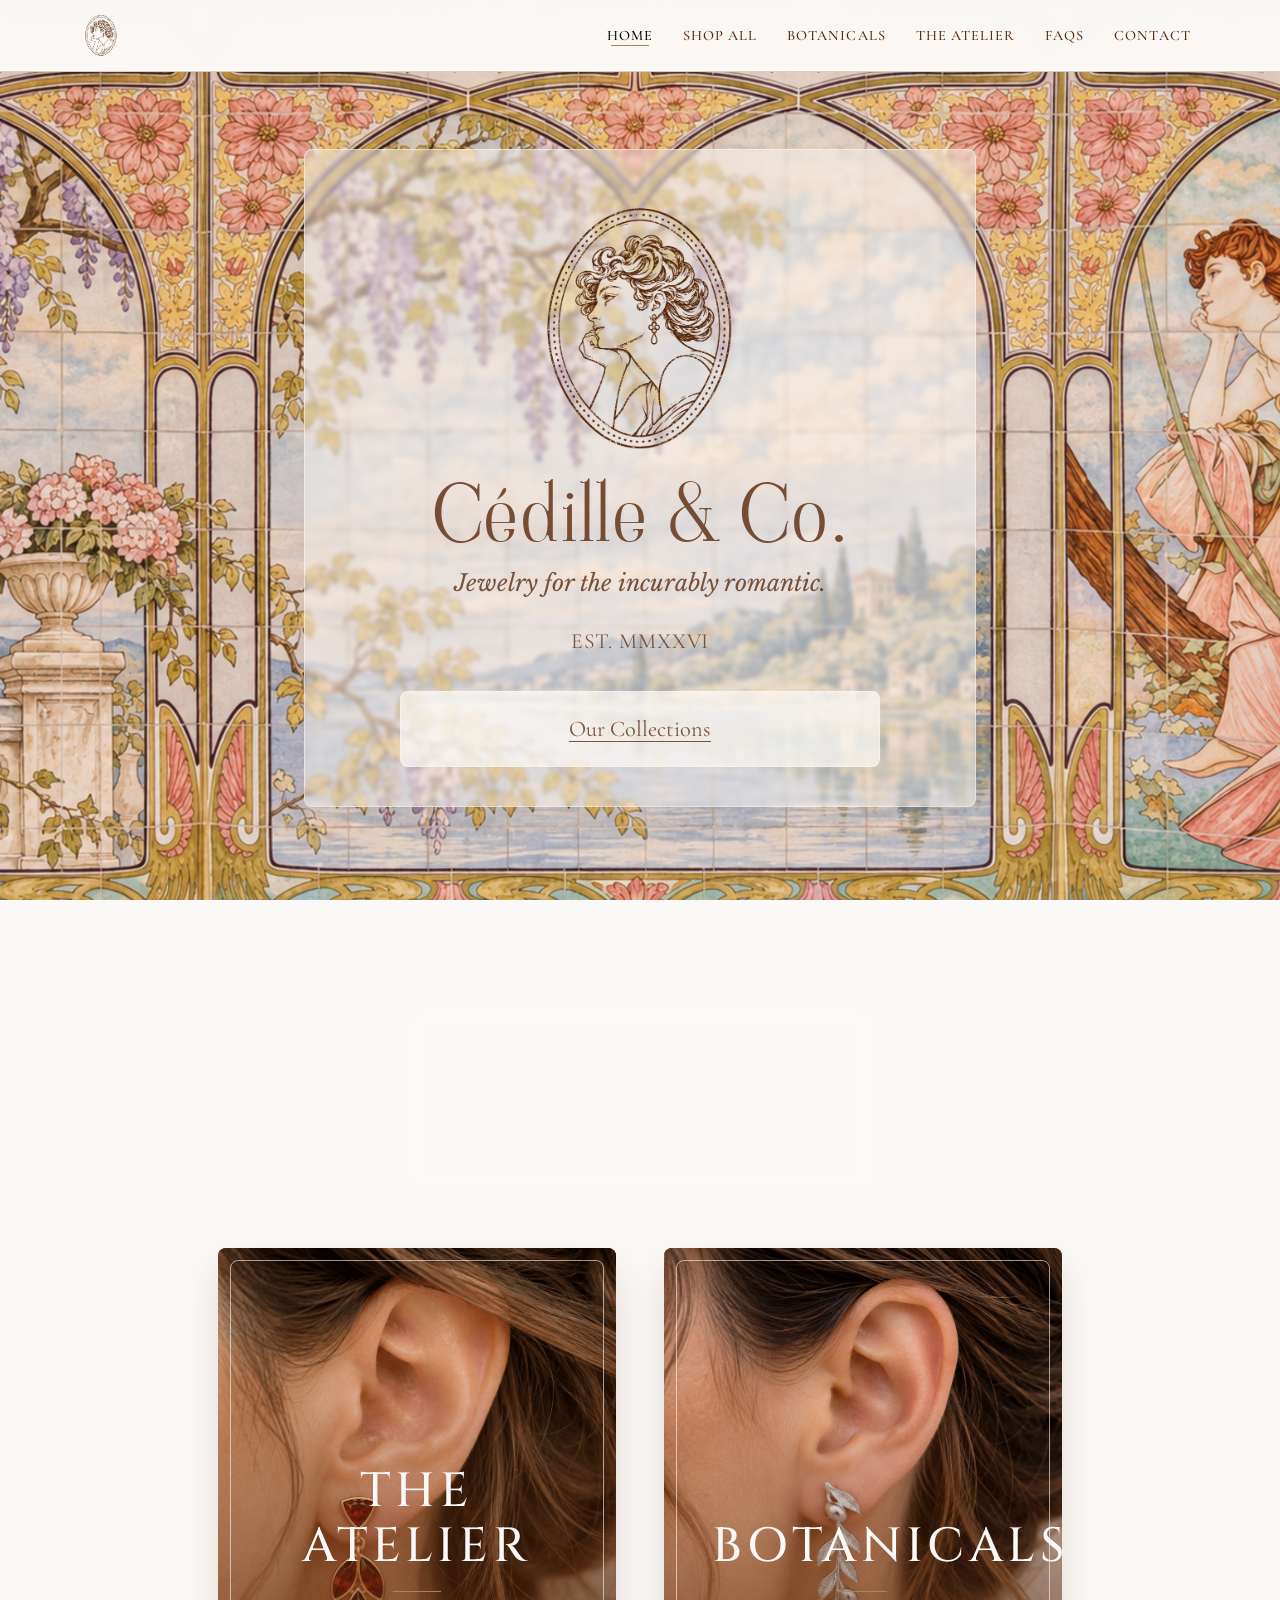
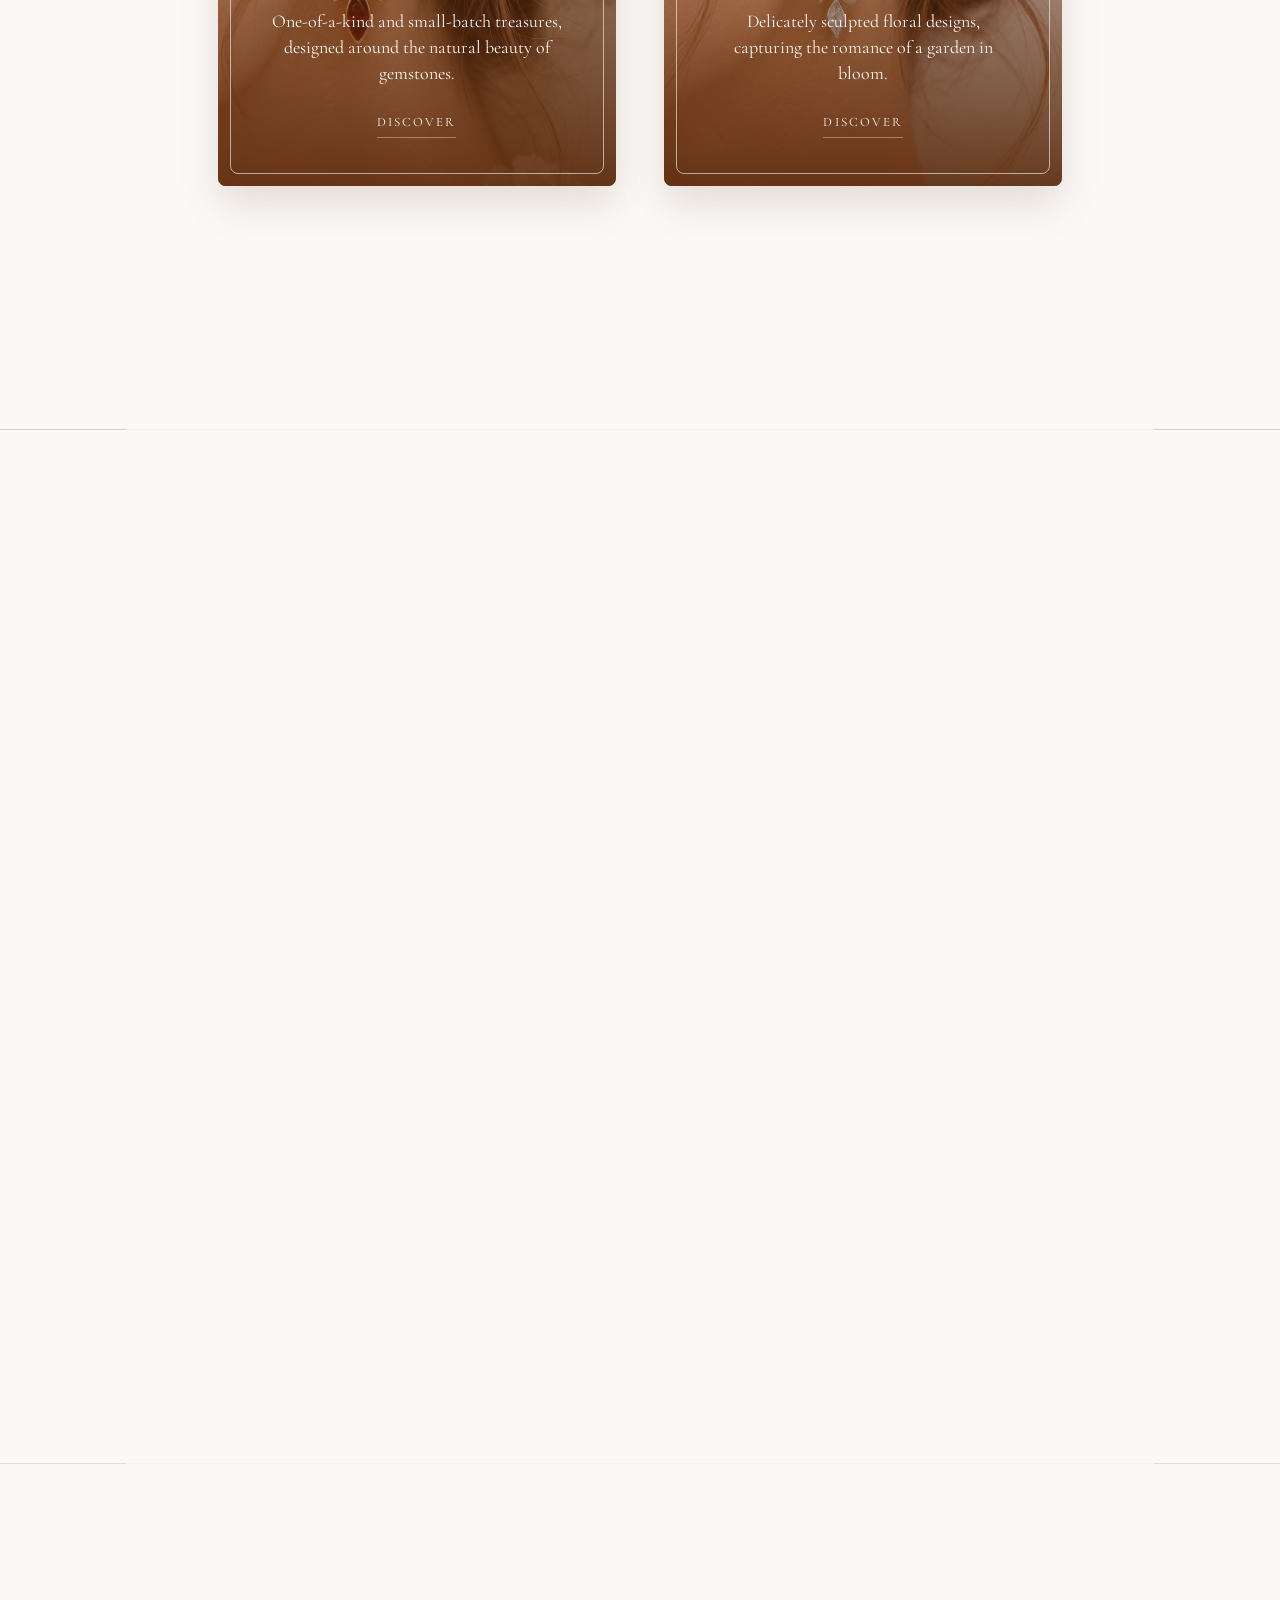
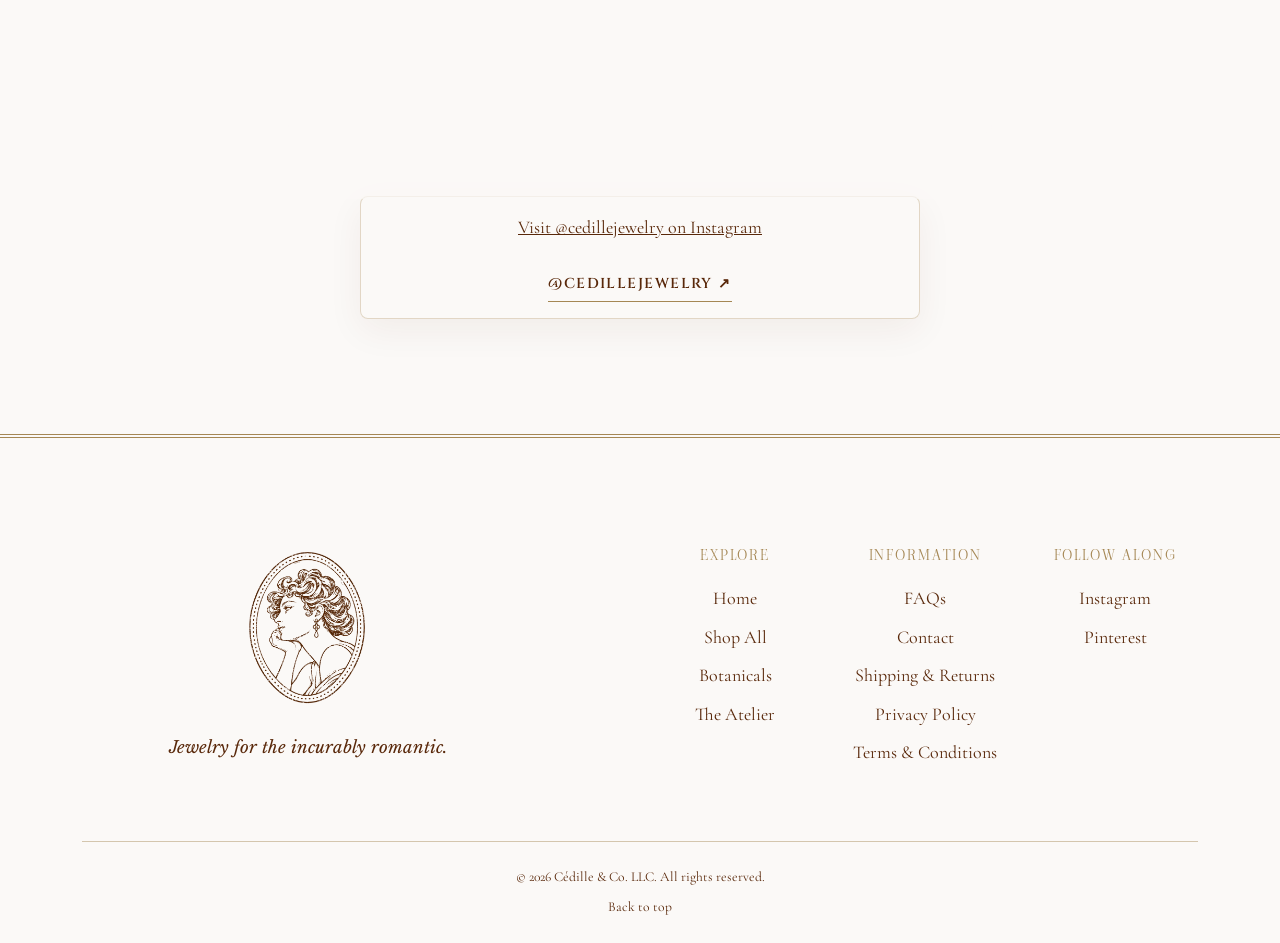
==== commit 2a5dba12: "Updated footer" ====
--- a/index.html
+++ b/index.html
@@ -119,7 +119,7 @@
           <img src="assets/Cedille%20and%20Co%20Primary%20Web%20logo.png" alt="Cédille and Co." width="1080" height="1350" loading="lazy">
           <p>Jewelry for the incurably romantic.</p>
         </div>
-        <div class="col-6 col-lg-2 offset-lg-1"><h2>Explore</h2><ul><li><a href="#top">Home</a></li><li><a href="shop.html">Shop All</a></li><li><a href="botanicals.html">Botanicals</a></li><li><a class="placeholder-link" href="#">The Atelier</a></li></ul></div>
+        <div class="col-6 col-lg-2 offset-lg-1"><h2>Explore</h2><ul><li><a href="#top">Home</a></li><li><a href="shop.html">Shop All</a></li><li><a href="botanicals.html">Botanicals</a></li><li><a href="atelier.html">The Atelier</a></li></ul></div>
         <div class="col-6 col-lg-2"><h2>Information</h2><ul><li><a href="faqs.html">FAQs</a></li><li><a href="contact.html">Contact</a></li><li><a class="placeholder-link" href="#">Shipping &amp; Returns</a></li><li><a href="legal.html#privacy-policy">Privacy Policy</a></li><li><a href="legal.html#terms-of-service">Terms &amp; Conditions</a></li></ul></div>
         <div class="col-12 col-lg-2"><h2>Follow Along</h2><ul><li><a href="https://www.instagram.com/cedillejewelry/" target="_blank" rel="noopener noreferrer">Instagram</a></li><li><a href="https://www.pinterest.com/cedillejewelry/" target="_blank" rel="noopener noreferrer">Pinterest</a></li></ul></div>
       </div>
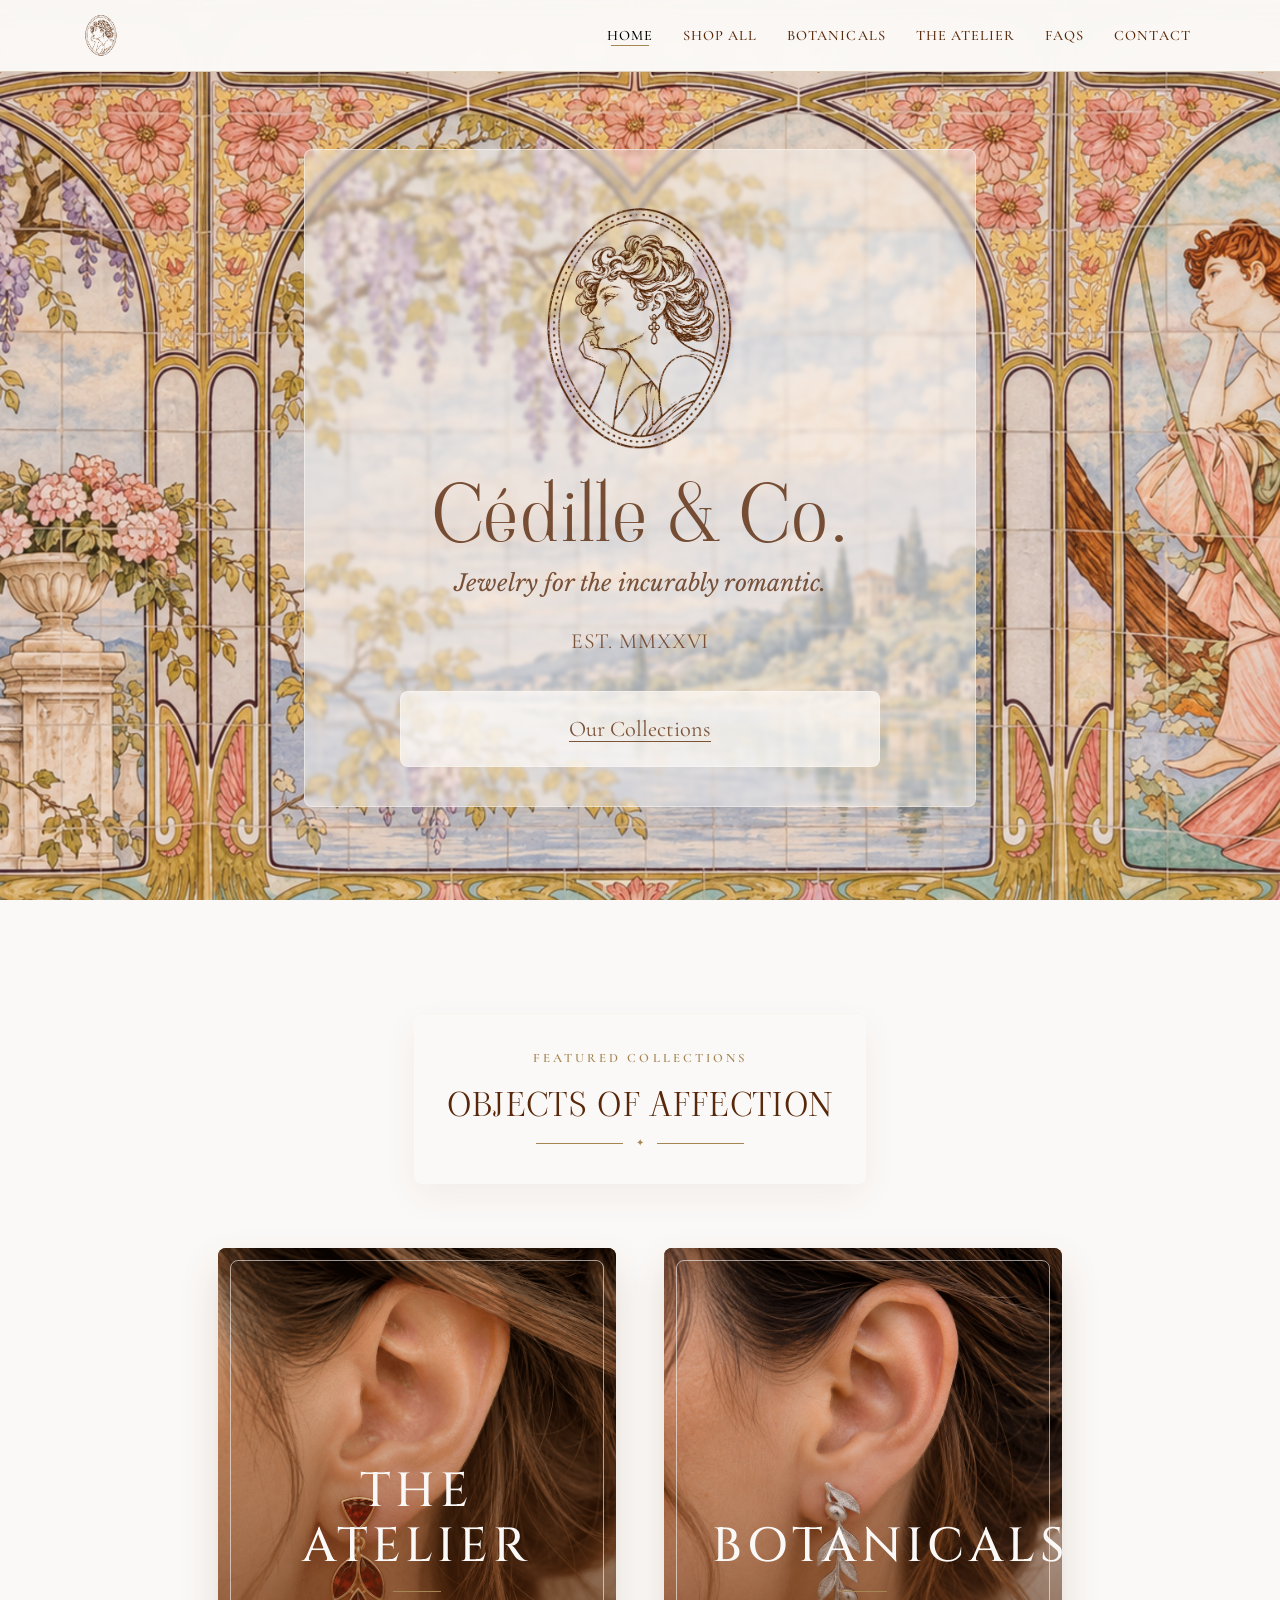
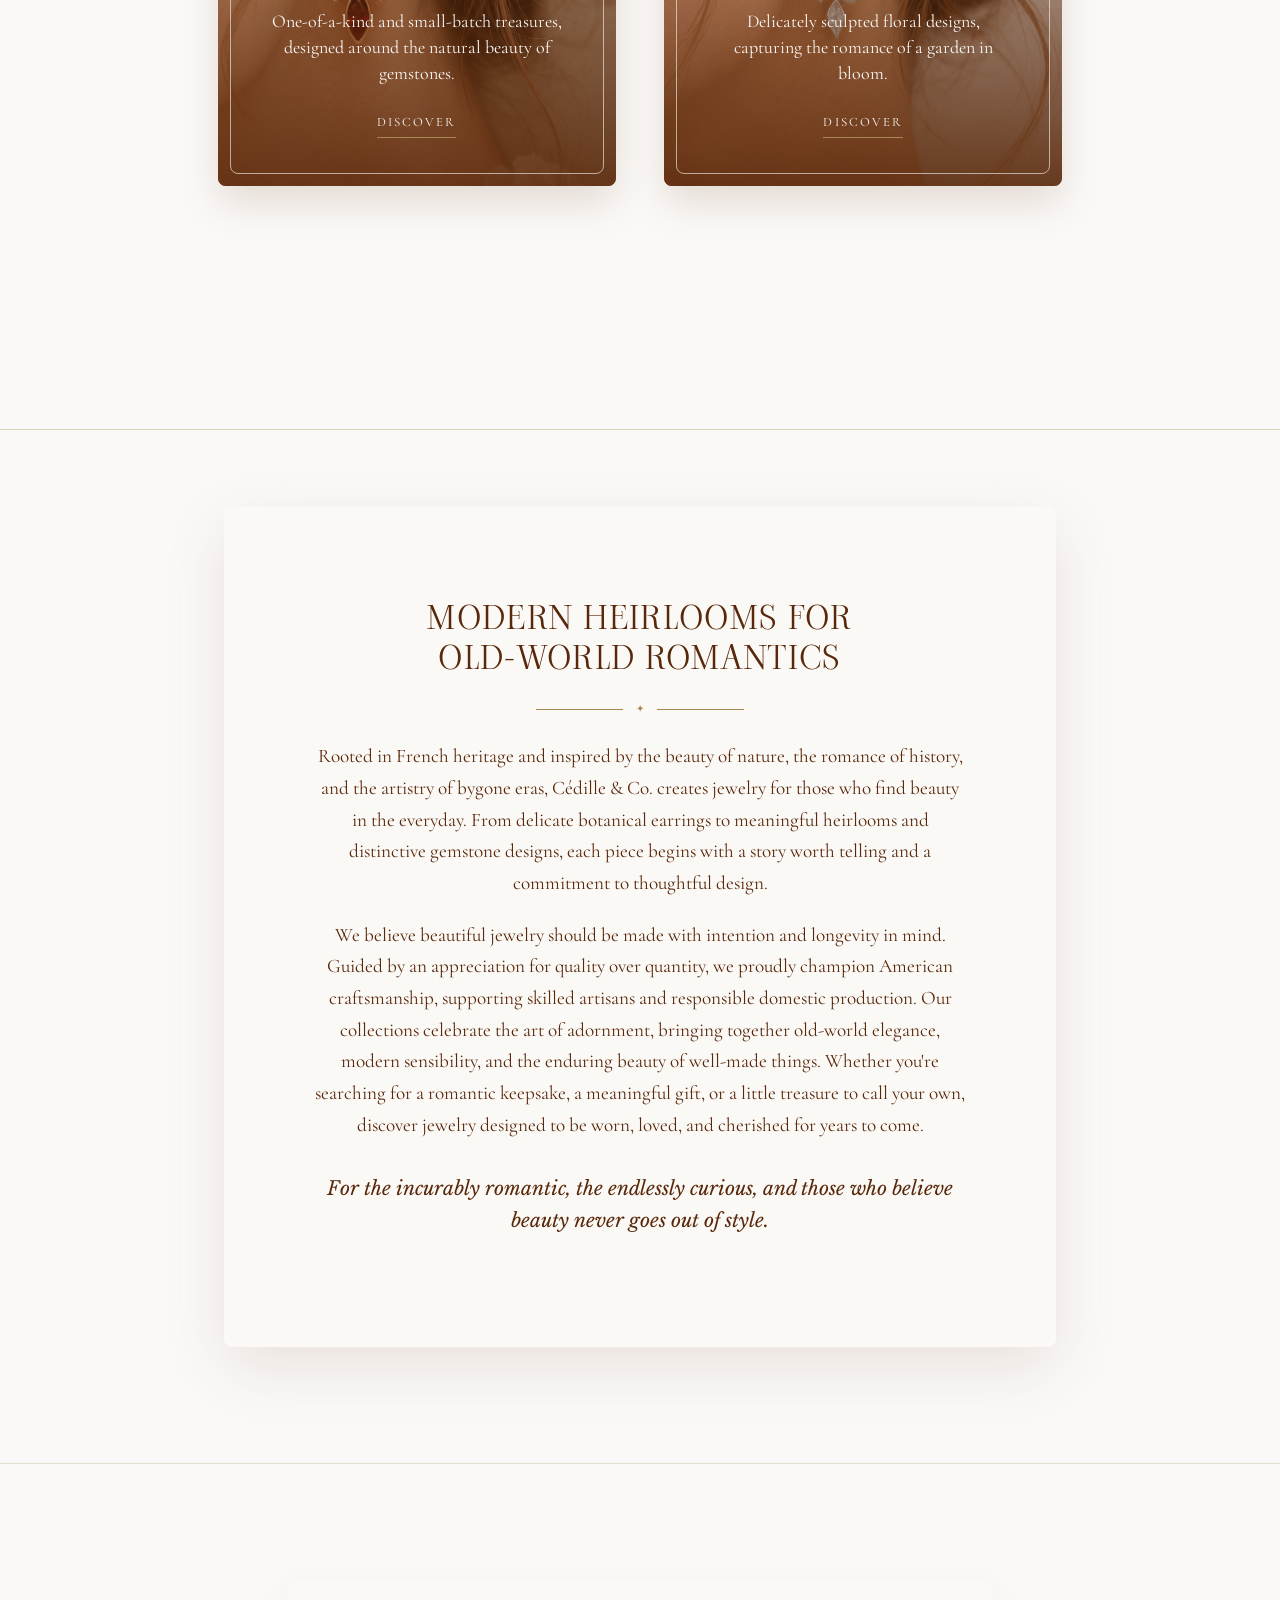
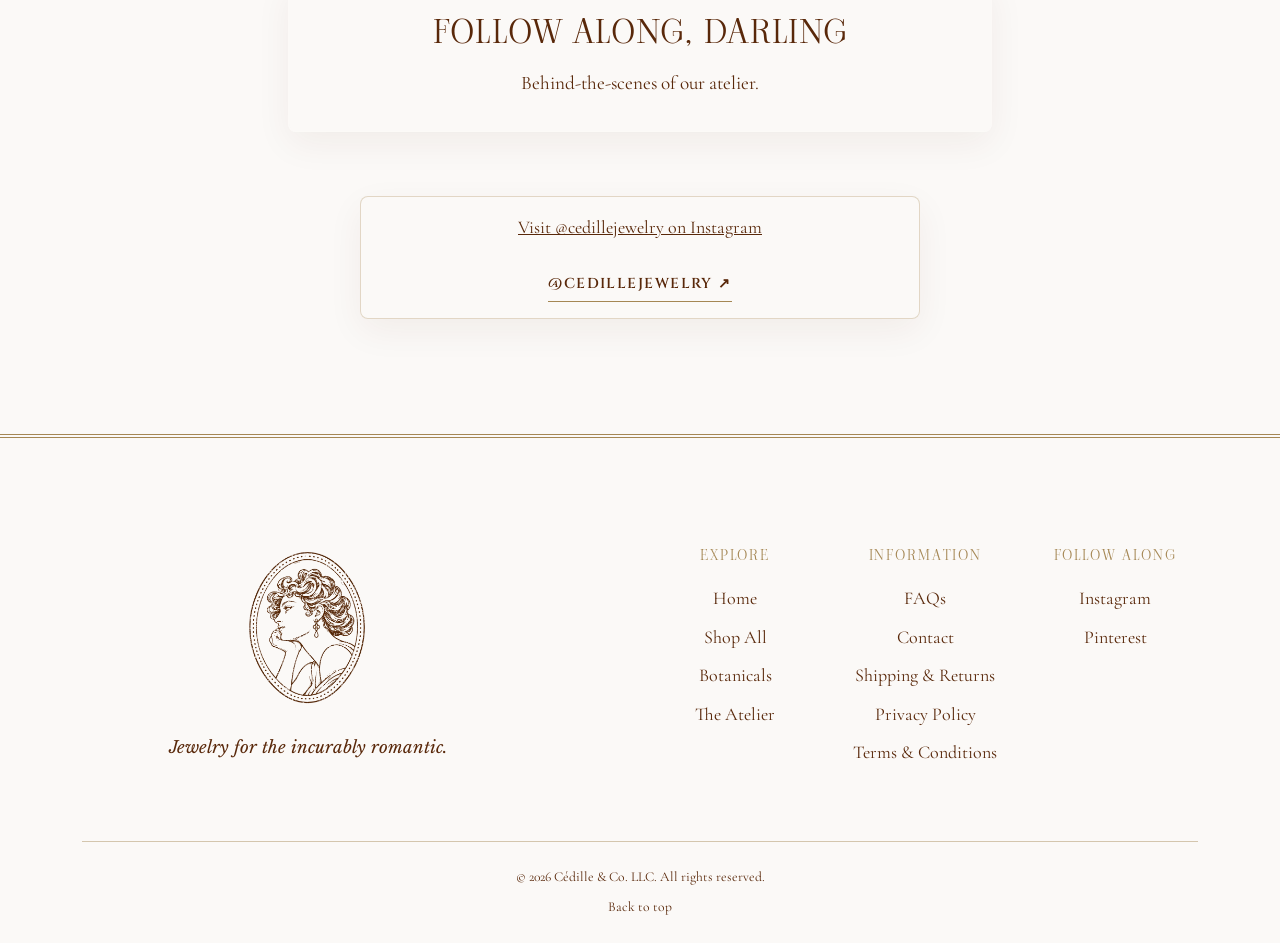
==== commit 24b0c6c6: "Pinterest tag" ====
--- a/index.html
+++ b/index.html
@@ -2,6 +2,7 @@
 <html lang="en">
 <head>
   <meta charset="utf-8">
+  <meta name="p:domain_verify" content="0ad399f4950b280bf55fc4234342d7ba"/>
   <meta name="viewport" content="width=device-width, initial-scale=1">
   <meta name="description" content="Cédille &amp; Co. creates romantic jewelry inspired by nature, history, and stories past.">
   <meta name="theme-color" content="#59280A">
